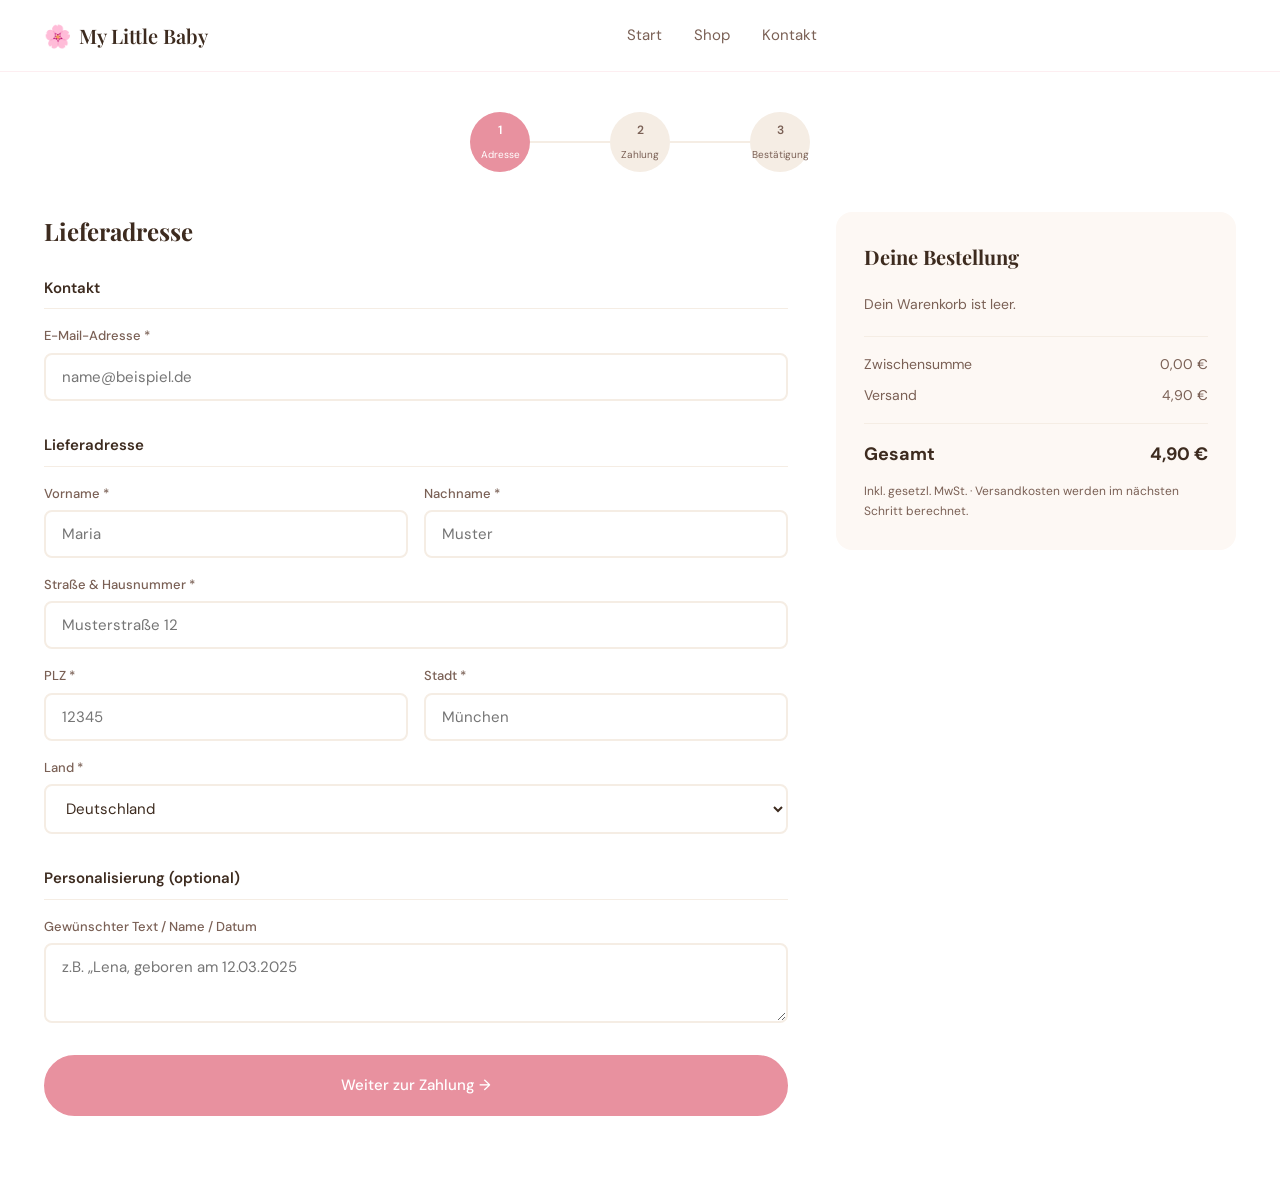
==== checkout.html @ 3c5654cd "feat: launch My Little Baby online shop Complete multi-page baby gift shop with pastel CI (Rosa/Mint" ====
<!DOCTYPE html>
<html lang="de">
<head>
  <meta charset="UTF-8" />
  <meta name="viewport" content="width=device-width, initial-scale=1.0" />
  <title>Kasse – My Little Baby</title>
  <link rel="preconnect" href="https://fonts.googleapis.com" />
  <link rel="preconnect" href="https://fonts.gstatic.com" crossorigin />
  <link href="https://fonts.googleapis.com/css2?family=Playfair+Display:ital,wght@0,400;0,600;1,400&family=DM+Sans:wght@300;400;500&display=swap" rel="stylesheet" />
  <link rel="stylesheet" href="css/style.css" />
</head>
<body>

  <!-- NAV -->
  <header class="site-header" id="site-header">
    <nav class="nav container">
      <a href="index.html" class="nav__logo">
        <span class="logo-icon">🌸</span>
        <span class="logo-text">My Little Baby</span>
      </a>
      <ul class="nav__links">
        <li><a href="index.html" class="nav__link">Start</a></li>
        <li><a href="shop.html" class="nav__link">Shop</a></li>
        <li><a href="index.html#kontakt" class="nav__link">Kontakt</a></li>
      </ul>
      <div class="nav__actions">
        <button class="nav__toggle" id="navToggle" aria-label="Menü"><span></span><span></span><span></span></button>
      </div>
    </nav>
  </header>

  <!-- CHECKOUT PAGE -->
  <div class="checkout-page">
    <div class="container">
      <!-- Progress Steps -->
      <div style="display:flex;align-items:center;gap:0;margin-bottom:40px;justify-content:center;">
        <div class="step active" data-step="1">1<span>Adresse</span></div>
        <div class="step-line"></div>
        <div class="step" data-step="2">2<span>Zahlung</span></div>
        <div class="step-line"></div>
        <div class="step" data-step="3">3<span>Bestätigung</span></div>
      </div>

      <div class="checkout-layout">
        <!-- Form -->
        <div class="checkout-form">
          <!-- Step 1: Address -->
          <div id="step1">
            <h2>Lieferadresse</h2>
            <form id="addressForm">
              <div class="form-section">
                <h3>Kontakt</h3>
                <div class="form-group">
                  <label for="email">E-Mail-Adresse *</label>
                  <input type="email" id="email" name="email" placeholder="name@beispiel.de" required />
                </div>
              </div>
              <div class="form-section">
                <h3>Lieferadresse</h3>
                <div class="form-row">
                  <div class="form-group">
                    <label for="firstName">Vorname *</label>
                    <input type="text" id="firstName" name="firstName" placeholder="Maria" required />
                  </div>
                  <div class="form-group">
                    <label for="lastName">Nachname *</label>
                    <input type="text" id="lastName" name="lastName" placeholder="Muster" required />
                  </div>
                </div>
                <div class="form-group">
                  <label for="street">Straße & Hausnummer *</label>
                  <input type="text" id="street" name="street" placeholder="Musterstraße 12" required />
                </div>
                <div class="form-row">
                  <div class="form-group">
                    <label for="zip">PLZ *</label>
                    <input type="text" id="zip" name="zip" placeholder="12345" required pattern="[0-9]{5}" />
                  </div>
                  <div class="form-group">
                    <label for="city">Stadt *</label>
                    <input type="text" id="city" name="city" placeholder="München" required />
                  </div>
                </div>
                <div class="form-group">
                  <label for="country">Land *</label>
                  <select id="country" name="country" required>
                    <option value="DE">Deutschland</option>
                    <option value="AT">Österreich</option>
                    <option value="CH">Schweiz</option>
                  </select>
                </div>
              </div>
              <div class="form-section">
                <h3>Personalisierung (optional)</h3>
                <div class="form-group">
                  <label for="personalization">Gewünschter Text / Name / Datum</label>
                  <textarea id="personalization" name="personalization" placeholder="z.B. „Lena, geboren am 12.03.2025""></textarea>
                </div>
              </div>
              <button type="submit" class="btn btn--primary" style="width:100%;justify-content:center;padding:16px">Weiter zur Zahlung →</button>
            </form>
          </div>

          <!-- Step 2: Payment -->
          <div id="step2" style="display:none">
            <h2>Zahlungsmethode</h2>
            <form id="paymentForm">
              <div class="form-section">
                <h3>Wähle deine Zahlungsart</h3>
                <div class="payment-methods">
                  <label class="payment-method">
                    <input type="radio" name="payment" value="paypal" checked />
                    <label>🅿️ PayPal</label>
                  </label>
                  <label class="payment-method">
                    <input type="radio" name="payment" value="klarna" />
                    <label>🛍️ Klarna – Jetzt kaufen, später bezahlen</label>
                  </label>
                  <label class="payment-method">
                    <input type="radio" name="payment" value="card" />
                    <label>💳 Kreditkarte (Visa / Mastercard)</label>
                  </label>
                  <label class="payment-method">
                    <input type="radio" name="payment" value="transfer" />
                    <label>🏦 Überweisung</label>
                  </label>
                </div>
              </div>

              <div id="cardFields" style="display:none;" class="form-section">
                <h3>Kartendaten</h3>
                <div class="form-group">
                  <label>Karteninhaber</label>
                  <input type="text" placeholder="Max Mustermann" />
                </div>
                <div class="form-group">
                  <label>Kartennummer</label>
                  <input type="text" placeholder="•••• •••• •••• ••••" maxlength="19" />
                </div>
                <div class="form-row">
                  <div class="form-group">
                    <label>Gültig bis</label>
                    <input type="text" placeholder="MM/JJ" maxlength="5" />
                  </div>
                  <div class="form-group">
                    <label>CVC</label>
                    <input type="text" placeholder="•••" maxlength="4" />
                  </div>
                </div>
              </div>

              <div style="display:flex;gap:12px;margin-top:8px;">
                <button type="button" onclick="goStep(1)" class="btn btn--outline" style="flex:1">← Zurück</button>
                <button type="submit" class="btn btn--primary" style="flex:2;justify-content:center">Bestellung aufgeben →</button>
              </div>
            </form>
          </div>

          <!-- Step 3: Confirmation -->
          <div id="step3" style="display:none;text-align:center;padding:40px 0;">
            <div style="font-size:64px;margin-bottom:16px">🎉</div>
            <h2 style="font-family:var(--font-serif);font-size:32px;margin-bottom:12px">Vielen Dank für deine Bestellung!</h2>
            <p style="color:var(--text-light);margin-bottom:8px">Deine Bestellbestätigung wurde an deine E-Mail-Adresse geschickt.</p>
            <p style="color:var(--text-light);margin-bottom:32px">Wir bearbeiten deine Bestellung liebevoll und versenden in 2–4 Werktagen. 🌸</p>
            <a href="shop.html" class="btn btn--primary">Zurück zum Shop</a>
          </div>
        </div>

        <!-- Order Summary -->
        <aside class="order-summary">
          <h3>Deine Bestellung</h3>
          <div class="order-items" id="orderItems"></div>
          <hr class="order-summary-divider" />
          <div class="order-line"><span>Zwischensumme</span><span id="orderSubtotal">0,00 €</span></div>
          <div class="order-line"><span>Versand</span><span id="orderShipping">Kostenfrei ab 29 €</span></div>
          <hr class="order-summary-divider" />
          <div class="order-total"><span>Gesamt</span><span id="orderTotal">0,00 €</span></div>
          <p style="font-size:12px;color:var(--text-light);margin-top:12px">Inkl. gesetzl. MwSt. · Versandkosten werden im nächsten Schritt berechnet.</p>
        </aside>
      </div>
    </div>
  </div>

  <div class="toast" id="toast"></div>

  <style>
    .step{display:flex;flex-direction:column;align-items:center;gap:4px;font-size:12px;font-weight:600;width:60px;height:60px;border-radius:50%;background:var(--beige);color:var(--text-light);justify-content:center;transition:var(--transition)}
    .step span{font-size:10px;font-weight:400;display:block;width:60px;text-align:center;margin-top:2px}
    .step.active{background:var(--pink-dark);color:var(--white)}
    .step.done{background:var(--mint-dark);color:var(--white)}
    .step-line{flex:1;height:2px;background:var(--beige);max-width:80px}
  </style>

  <script src="js/products.js"></script>
  <script src="js/cart.js"></script>
  <script src="js/main.js"></script>
  <script src="js/checkout.js"></script>
</body>
</html>
---- css/style.css ----
/* ══════════════════════════════════════════════
   My Little Baby – Stylesheet
   CI: Pastell & Verspielt (Rosa, Mintgrün, Hellblau)
   ══════════════════════════════════════════════ */

/* ─── TOKENS ─── */
:root {
  --pink:       #F9C6D0;
  --pink-dark:  #E8919F;
  --mint:       #B8E0D2;
  --mint-dark:  #7DC4AE;
  --blue:       #C5D8F0;
  --blue-dark:  #85AEDD;
  --peach:      #F8D5BE;
  --peach-dark: #E8A87C;
  --cream:      #FDF8F4;
  --beige:      #F5EDE4;
  --brown:      #5C4033;
  --text:       #3D2B1F;
  --text-light: #7A6055;
  --white:      #FFFFFF;
  --shadow-sm:  0 2px 12px rgba(92,64,51,.08);
  --shadow-md:  0 8px 32px rgba(92,64,51,.12);
  --shadow-lg:  0 20px 60px rgba(92,64,51,.16);
  --radius-sm:  8px;
  --radius-md:  16px;
  --radius-lg:  24px;
  --radius-xl:  40px;
  --transition: .3s cubic-bezier(.4,0,.2,1);
  --font-serif: 'Playfair Display', Georgia, serif;
  --font-sans:  'DM Sans', system-ui, sans-serif;
  --max-w:      1240px;
  --header-h:   72px;
}

/* ─── RESET ─── */
*, *::before, *::after { box-sizing: border-box; margin: 0; padding: 0; }
html { scroll-behavior: smooth; }
body {
  font-family: var(--font-sans);
  font-size: 16px;
  line-height: 1.65;
  color: var(--text);
  background: var(--white);
  overflow-x: hidden;
}
img, video { max-width: 100%; height: auto; display: block; }
a { color: inherit; text-decoration: none; }
ul { list-style: none; }
button { cursor: pointer; border: none; background: none; font: inherit; }

/* ─── UTILITIES ─── */
.container { width: 100%; max-width: var(--max-w); margin: 0 auto; padding: 0 24px; }
.section { padding: 80px 0; }
.section--light { background: var(--cream); }

.section__head { text-align: center; margin-bottom: 48px; }
.section__tag {
  display: inline-block;
  font-size: 12px;
  font-weight: 500;
  letter-spacing: .12em;
  text-transform: uppercase;
  color: var(--pink-dark);
  background: var(--pink);
  padding: 4px 14px;
  border-radius: 999px;
  margin-bottom: 12px;
}
.section__title {
  font-family: var(--font-serif);
  font-size: clamp(28px, 4vw, 42px);
  font-weight: 600;
  color: var(--text);
  line-height: 1.2;
  margin-bottom: 12px;
}
.section__title em { font-style: italic; color: var(--pink-dark); }
.section__sub { color: var(--text-light); font-size: 17px; max-width: 480px; margin: 0 auto; }
.section__cta { text-align: center; margin-top: 40px; }

/* ─── BUTTONS ─── */
.btn {
  display: inline-flex;
  align-items: center;
  gap: 8px;
  padding: 14px 28px;
  border-radius: 999px;
  font-size: 15px;
  font-weight: 500;
  font-family: var(--font-sans);
  transition: var(--transition);
  cursor: pointer;
  border: 2px solid transparent;
  white-space: nowrap;
}
.btn--primary {
  background: var(--pink-dark);
  color: var(--white);
  border-color: var(--pink-dark);
}
.btn--primary:hover { background: #d47884; border-color: #d47884; transform: translateY(-2px); box-shadow: var(--shadow-md); }
.btn--ghost {
  background: rgba(255,255,255,.18);
  color: var(--white);
  border-color: rgba(255,255,255,.5);
  backdrop-filter: blur(8px);
}
.btn--ghost:hover { background: rgba(255,255,255,.28); }
.btn--outline {
  background: transparent;
  color: var(--pink-dark);
  border-color: var(--pink-dark);
}
.btn--outline:hover { background: var(--pink); }
.btn--full { width: 100%; justify-content: center; }

/* ─── HEADER / NAV ─── */
.site-header {
  position: fixed;
  top: 0; left: 0; right: 0;
  z-index: 100;
  height: var(--header-h);
  background: rgba(255,255,255,.92);
  backdrop-filter: blur(16px);
  border-bottom: 1px solid rgba(249,198,208,.3);
  transition: box-shadow var(--transition);
}
.site-header.scrolled { box-shadow: var(--shadow-sm); }

.nav {
  height: 100%;
  display: flex;
  align-items: center;
  justify-content: space-between;
  gap: 24px;
}
.nav__logo {
  display: flex;
  align-items: center;
  gap: 8px;
  font-family: var(--font-serif);
  font-size: 20px;
  font-weight: 600;
  color: var(--text);
}
.logo-icon { font-size: 22px; }

.nav__links {
  display: flex;
  align-items: center;
  gap: 32px;
}
.nav__link {
  font-size: 15px;
  font-weight: 400;
  color: var(--text-light);
  transition: color var(--transition);
  position: relative;
}
.nav__link::after {
  content: '';
  position: absolute;
  bottom: -4px; left: 0;
  width: 0; height: 2px;
  background: var(--pink-dark);
  border-radius: 2px;
  transition: width var(--transition);
}
.nav__link:hover, .nav__link.active { color: var(--text); }
.nav__link:hover::after, .nav__link.active::after { width: 100%; }

.nav__actions { display: flex; align-items: center; gap: 16px; }

.btn-cart {
  position: relative;
  width: 42px; height: 42px;
  display: flex; align-items: center; justify-content: center;
  border-radius: 50%;
  background: var(--pink);
  color: var(--text);
  transition: var(--transition);
}
.btn-cart:hover { background: var(--pink-dark); color: var(--white); }
.cart-count {
  position: absolute;
  top: -4px; right: -4px;
  width: 18px; height: 18px;
  font-size: 10px;
  font-weight: 700;
  background: var(--text);
  color: var(--white);
  border-radius: 50%;
  display: flex; align-items: center; justify-content: center;
  opacity: 0;
  transform: scale(0);
  transition: var(--transition);
}
.cart-count.visible { opacity: 1; transform: scale(1); }

.nav__toggle {
  display: none;
  flex-direction: column;
  gap: 5px;
  width: 28px;
}
.nav__toggle span {
  display: block;
  height: 2px;
  background: var(--text);
  border-radius: 2px;
  transition: var(--transition);
}

/* ─── HERO ─── */
.hero {
  position: relative;
  min-height: 100svh;
  display: flex;
  align-items: center;
  padding-top: var(--header-h);
  overflow: hidden;
}
.hero__media {
  position: absolute;
  inset: 0;
}
.hero__video {
  width: 100%; height: 100%;
  object-fit: cover;
  object-position: center;
}
.hero__overlay {
  position: absolute;
  inset: 0;
  background: linear-gradient(135deg,
    rgba(61,43,31,.55) 0%,
    rgba(61,43,31,.25) 50%,
    rgba(232,145,159,.2) 100%);
}
.hero__content {
  position: relative;
  z-index: 2;
  max-width: 640px;
  color: var(--white);
  padding: 60px 0;
}
.hero__tag {
  display: inline-block;
  background: rgba(255,255,255,.18);
  backdrop-filter: blur(12px);
  border: 1px solid rgba(255,255,255,.3);
  border-radius: 999px;
  padding: 6px 18px;
  font-size: 13px;
  font-weight: 500;
  letter-spacing: .06em;
  margin-bottom: 20px;
}
.hero__title {
  font-family: var(--font-serif);
  font-size: clamp(40px, 6vw, 72px);
  font-weight: 600;
  line-height: 1.1;
  margin-bottom: 20px;
}
.hero__title em { font-style: italic; color: var(--pink); }
.hero__sub {
  font-size: 18px;
  line-height: 1.6;
  color: rgba(255,255,255,.85);
  margin-bottom: 36px;
  max-width: 480px;
}
.hero__cta { display: flex; gap: 14px; flex-wrap: wrap; }

.hero__scroll {
  position: absolute;
  bottom: 32px; right: 40px;
  z-index: 2;
  display: flex;
  flex-direction: column;
  align-items: center;
  gap: 10px;
  color: rgba(255,255,255,.6);
  font-size: 11px;
  letter-spacing: .1em;
  text-transform: uppercase;
  writing-mode: vertical-rl;
}
.hero__scroll-line {
  width: 1px;
  height: 48px;
  background: linear-gradient(to bottom, rgba(255,255,255,.5), transparent);
}

/* ─── TRUST BAR ─── */
.trust-bar {
  background: var(--white);
  border-bottom: 1px solid var(--beige);
}
.trust-bar__inner {
  display: flex;
  align-items: center;
  justify-content: center;
  gap: 40px;
  padding: 20px 24px;
  flex-wrap: wrap;
}
.trust-item {
  display: flex;
  align-items: center;
  gap: 10px;
  font-size: 14px;
  font-weight: 500;
  color: var(--text-light);
}
.trust-item svg { color: var(--pink-dark); flex-shrink: 0; }

/* ─── PRODUCT GRID ─── */
.product-grid {
  display: grid;
  grid-template-columns: repeat(auto-fill, minmax(260px, 1fr));
  gap: 28px;
}

.product-card {
  background: var(--white);
  border-radius: var(--radius-md);
  overflow: hidden;
  box-shadow: var(--shadow-sm);
  transition: var(--transition);
  display: flex;
  flex-direction: column;
  cursor: pointer;
}
.product-card:hover { transform: translateY(-6px); box-shadow: var(--shadow-md); }

.product-card__img {
  position: relative;
  aspect-ratio: 1;
  overflow: hidden;
  background: var(--beige);
}
.product-card__img img {
  width: 100%; height: 100%;
  object-fit: cover;
  transition: transform .5s ease;
}
.product-card:hover .product-card__img img { transform: scale(1.06); }

.product-card__badge {
  position: absolute;
  top: 12px; left: 12px;
  background: var(--pink-dark);
  color: var(--white);
  font-size: 11px;
  font-weight: 600;
  padding: 3px 10px;
  border-radius: 999px;
}
.product-card__wish {
  position: absolute;
  top: 10px; right: 10px;
  width: 34px; height: 34px;
  background: white;
  border-radius: 50%;
  display: flex; align-items: center; justify-content: center;
  font-size: 16px;
  box-shadow: var(--shadow-sm);
  transition: var(--transition);
  opacity: 0;
}
.product-card:hover .product-card__wish { opacity: 1; }
.product-card__wish.active { opacity: 1; }

.product-card__body {
  padding: 18px 20px;
  flex: 1;
  display: flex;
  flex-direction: column;
}
.product-card__cat {
  font-size: 11px;
  font-weight: 500;
  text-transform: uppercase;
  letter-spacing: .1em;
  color: var(--pink-dark);
  margin-bottom: 4px;
}
.product-card__name {
  font-family: var(--font-serif);
  font-size: 17px;
  font-weight: 600;
  color: var(--text);
  margin-bottom: 6px;
  line-height: 1.3;
}
.product-card__stars { font-size: 12px; color: #f59e0b; margin-bottom: 4px; }
.product-card__stars span { color: var(--text-light); font-size: 11px; margin-left: 4px; }
.product-card__foot {
  display: flex;
  align-items: center;
  justify-content: space-between;
  margin-top: auto;
  padding-top: 12px;
  border-top: 1px solid var(--beige);
}
.product-card__price {
  font-family: var(--font-serif);
  font-size: 19px;
  font-weight: 600;
  color: var(--text);
}
.product-card__price .old { font-size: 13px; color: var(--text-light); text-decoration: line-through; margin-right: 6px; font-weight: 400; font-family: var(--font-sans); }

.btn-add {
  width: 36px; height: 36px;
  border-radius: 50%;
  background: var(--pink);
  color: var(--text);
  display: flex; align-items: center; justify-content: center;
  font-size: 20px;
  transition: var(--transition);
  line-height: 1;
}
.btn-add:hover { background: var(--pink-dark); color: var(--white); }

/* ─── BRAND STORY ─── */
.brand-story { padding: 80px 0; background: var(--beige); }
.brand-story__inner {
  display: grid;
  grid-template-columns: 1fr 1fr;
  gap: 64px;
  align-items: center;
}
.brand-story__image {
  position: relative;
  border-radius: var(--radius-lg);
  overflow: visible;
}
.brand-story__image img {
  width: 100%;
  border-radius: var(--radius-lg);
  box-shadow: var(--shadow-lg);
}
.brand-story__badge {
  position: absolute;
  bottom: -20px; right: -20px;
  background: var(--pink-dark);
  color: var(--white);
  border-radius: var(--radius-md);
  padding: 16px 24px;
  text-align: center;
  box-shadow: var(--shadow-md);
}
.badge-num {
  display: block;
  font-family: var(--font-serif);
  font-size: 32px;
  font-weight: 600;
  line-height: 1;
}
.badge-label { font-size: 12px; opacity: .85; }
.brand-story__text { display: flex; flex-direction: column; gap: 16px; }
.brand-story__text .section__title { text-align: left; }
.brand-story__text .section__tag { align-self: flex-start; }
.brand-story__text p { color: var(--text-light); }

/* ─── CATEGORIES ─── */
.category-grid {
  display: grid;
  grid-template-columns: repeat(4, 1fr);
  gap: 20px;
}
.category-card {
  border-radius: var(--radius-md);
  overflow: hidden;
  position: relative;
  display: flex;
  flex-direction: column;
  transition: var(--transition);
  box-shadow: var(--shadow-sm);
  text-decoration: none;
}
.category-card:hover { transform: translateY(-4px); box-shadow: var(--shadow-md); }
.category-card__img { aspect-ratio: 3/4; overflow: hidden; }
.category-card__img img { width: 100%; height: 100%; object-fit: cover; transition: transform .5s ease; }
.category-card:hover .category-card__img img { transform: scale(1.06); }
.category-card__body {
  padding: 16px;
  color: var(--text);
}
.category-card__body h3 { font-family: var(--font-serif); font-size: 18px; margin-bottom: 4px; }
.category-card__body span { font-size: 13px; color: var(--text-light); }
.category-card--pink { background: var(--pink); }
.category-card--mint { background: var(--mint); }
.category-card--blue { background: var(--blue); }
.category-card--peach { background: var(--peach); }

/* ─── TESTIMONIALS ─── */
.testimonial-grid {
  display: grid;
  grid-template-columns: repeat(3, 1fr);
  gap: 24px;
}
.testimonial {
  background: var(--cream);
  border-radius: var(--radius-md);
  padding: 28px;
  border: 1px solid var(--beige);
}
.testimonial__stars { font-size: 16px; margin-bottom: 12px; }
.testimonial p { color: var(--text-light); font-size: 15px; line-height: 1.6; margin-bottom: 16px; font-style: italic; }
.testimonial__author { font-size: 13px; font-weight: 500; color: var(--text); }

/* ─── NEWSLETTER ─── */
.newsletter {
  background: linear-gradient(135deg, var(--pink) 0%, var(--mint) 100%);
  padding: 80px 0;
}
.newsletter__inner {
  text-align: center;
  max-width: 540px;
  margin: 0 auto;
}
.newsletter__icon { font-size: 40px; margin-bottom: 16px; }
.newsletter h2 {
  font-family: var(--font-serif);
  font-size: 32px;
  font-weight: 600;
  color: var(--text);
  margin-bottom: 10px;
}
.newsletter p { color: var(--text-light); margin-bottom: 28px; }
.newsletter__form {
  display: flex;
  gap: 12px;
  background: var(--white);
  border-radius: 999px;
  padding: 6px 6px 6px 20px;
  box-shadow: var(--shadow-md);
}
.newsletter__form input {
  flex: 1;
  border: none;
  outline: none;
  font-family: var(--font-sans);
  font-size: 15px;
  background: transparent;
  color: var(--text);
  min-width: 0;
}
.newsletter__hint { font-size: 12px; color: var(--text-light); margin-top: 14px; margin-bottom: 0; }

/* ─── FOOTER ─── */
.footer { background: var(--text); color: var(--white); padding: 64px 0 0; }
.footer__inner {
  display: grid;
  grid-template-columns: 2fr 1fr 1fr 1fr;
  gap: 48px;
  padding-bottom: 48px;
  border-bottom: 1px solid rgba(255,255,255,.1);
}
.footer__brand .logo-text { font-family: var(--font-serif); font-size: 20px; }
.footer__brand p { color: rgba(255,255,255,.6); font-size: 14px; margin-top: 12px; line-height: 1.6; }
.footer__social {
  display: flex;
  gap: 12px;
  margin-top: 20px;
}
.footer__social a {
  width: 38px; height: 38px;
  border-radius: 50%;
  background: rgba(255,255,255,.1);
  display: flex; align-items: center; justify-content: center;
  color: rgba(255,255,255,.7);
  transition: var(--transition);
}
.footer__social a:hover { background: var(--pink-dark); color: var(--white); }
.footer__links h4 {
  font-size: 13px;
  font-weight: 600;
  letter-spacing: .08em;
  text-transform: uppercase;
  color: rgba(255,255,255,.5);
  margin-bottom: 16px;
}
.footer__links li { margin-bottom: 10px; }
.footer__links a {
  font-size: 14px;
  color: rgba(255,255,255,.7);
  transition: color var(--transition);
}
.footer__links a:hover { color: var(--white); }
.footer__bottom {
  padding: 20px 0;
}
.footer__bottom .container {
  display: flex;
  align-items: center;
  justify-content: space-between;
  flex-wrap: wrap;
  gap: 12px;
}
.footer__bottom p { font-size: 13px; color: rgba(255,255,255,.4); }
.footer__pay {
  display: flex;
  align-items: center;
  gap: 12px;
}
.footer__pay img { height: 24px; width: auto; filter: brightness(0) invert(1) opacity(.5); }

/* ─── CART DRAWER ─── */
.cart-overlay {
  position: fixed;
  inset: 0;
  background: rgba(61,43,31,.4);
  z-index: 199;
  opacity: 0;
  pointer-events: none;
  transition: opacity var(--transition);
  backdrop-filter: blur(4px);
}
.cart-overlay.open { opacity: 1; pointer-events: all; }

.cart-drawer {
  position: fixed;
  top: 0; right: 0;
  width: 400px;
  max-width: 95vw;
  height: 100%;
  background: var(--white);
  z-index: 200;
  display: flex;
  flex-direction: column;
  transform: translateX(100%);
  transition: transform var(--transition);
  box-shadow: var(--shadow-lg);
}
.cart-drawer.open { transform: translateX(0); }

.cart-drawer__head {
  display: flex;
  align-items: center;
  justify-content: space-between;
  padding: 20px 24px;
  border-bottom: 1px solid var(--beige);
}
.cart-drawer__head h3 { font-family: var(--font-serif); font-size: 20px; }
.cart-drawer__close {
  font-size: 18px;
  color: var(--text-light);
  width: 32px; height: 32px;
  border-radius: 50%;
  display: flex; align-items: center; justify-content: center;
  transition: var(--transition);
}
.cart-drawer__close:hover { background: var(--beige); }

.cart-drawer__items {
  flex: 1;
  overflow-y: auto;
  padding: 20px 24px;
  display: flex;
  flex-direction: column;
  gap: 16px;
}
.cart-empty {
  text-align: center;
  padding: 48px 0;
  color: var(--text-light);
}
.cart-empty-icon { font-size: 48px; margin-bottom: 12px; }

.cart-item {
  display: flex;
  gap: 14px;
  align-items: flex-start;
}
.cart-item__img {
  width: 72px; height: 72px;
  border-radius: var(--radius-sm);
  overflow: hidden;
  flex-shrink: 0;
  background: var(--beige);
}
.cart-item__img img { width: 100%; height: 100%; object-fit: cover; }
.cart-item__info { flex: 1; min-width: 0; }
.cart-item__name { font-size: 14px; font-weight: 500; color: var(--text); margin-bottom: 4px; }
.cart-item__price { font-family: var(--font-serif); font-weight: 600; color: var(--pink-dark); }
.cart-item__qty {
  display: flex;
  align-items: center;
  gap: 8px;
  margin-top: 8px;
}
.cart-item__qty button {
  width: 26px; height: 26px;
  border-radius: 50%;
  background: var(--beige);
  font-size: 16px;
  display: flex; align-items: center; justify-content: center;
  transition: var(--transition);
}
.cart-item__qty button:hover { background: var(--pink); }
.cart-item__qty span { font-size: 14px; font-weight: 600; min-width: 20px; text-align: center; }
.cart-item__remove { font-size: 16px; color: var(--text-light); transition: var(--transition); }
.cart-item__remove:hover { color: var(--pink-dark); }

.cart-drawer__foot { padding: 20px 24px; border-top: 1px solid var(--beige); display: flex; flex-direction: column; gap: 12px; }
.cart-total { display: flex; justify-content: space-between; align-items: center; font-size: 17px; font-weight: 600; }
.cart-shipping { font-size: 12px; color: var(--text-light); text-align: center; }

/* ─── TOAST ─── */
.toast {
  position: fixed;
  bottom: 24px; left: 50%;
  transform: translateX(-50%) translateY(80px);
  background: var(--text);
  color: var(--white);
  padding: 12px 24px;
  border-radius: 999px;
  font-size: 14px;
  font-weight: 500;
  z-index: 300;
  opacity: 0;
  transition: all .35s cubic-bezier(.4,0,.2,1);
  white-space: nowrap;
  pointer-events: none;
}
.toast.show { opacity: 1; transform: translateX(-50%) translateY(0); }

/* ─── SHOP PAGE ─── */
.shop-hero {
  padding: calc(var(--header-h) + 40px) 0 40px;
  background: var(--cream);
  text-align: center;
}
.shop-hero h1 { font-family: var(--font-serif); font-size: clamp(32px, 5vw, 52px); font-weight: 600; margin-bottom: 10px; }
.shop-hero p { color: var(--text-light); font-size: 17px; }

.shop-layout {
  display: grid;
  grid-template-columns: 240px 1fr;
  gap: 40px;
  padding: 48px 0 80px;
}

.filter-sidebar {}
.filter-sidebar h3 { font-family: var(--font-serif); font-size: 18px; margin-bottom: 20px; }
.filter-group { margin-bottom: 28px; }
.filter-group h4 { font-size: 13px; font-weight: 600; text-transform: uppercase; letter-spacing: .08em; color: var(--text-light); margin-bottom: 12px; }
.filter-option {
  display: flex;
  align-items: center;
  gap: 10px;
  font-size: 14px;
  color: var(--text);
  cursor: pointer;
  padding: 4px 0;
  transition: color var(--transition);
}
.filter-option:hover { color: var(--pink-dark); }
.filter-option input[type="checkbox"] { accent-color: var(--pink-dark); width: 16px; height: 16px; }

.shop-main {}
.shop-toolbar {
  display: flex;
  align-items: center;
  justify-content: space-between;
  margin-bottom: 28px;
  flex-wrap: wrap;
  gap: 12px;
}
.shop-count { color: var(--text-light); font-size: 14px; }
.shop-sort {
  padding: 10px 16px;
  border: 1px solid var(--beige);
  border-radius: var(--radius-sm);
  font-family: var(--font-sans);
  font-size: 14px;
  color: var(--text);
  background: var(--white);
  cursor: pointer;
  outline: none;
}
.shop-sort:focus { border-color: var(--pink-dark); }

/* ─── PRODUCT DETAIL ─── */
.product-detail {
  padding: calc(var(--header-h) + 40px) 0 80px;
}
.product-detail__inner {
  display: grid;
  grid-template-columns: 1fr 1fr;
  gap: 60px;
  align-items: start;
}
.product-gallery { display: flex; flex-direction: column; gap: 12px; }
.product-gallery__main {
  aspect-ratio: 1;
  border-radius: var(--radius-lg);
  overflow: hidden;
  background: var(--beige);
}
.product-gallery__main img { width: 100%; height: 100%; object-fit: cover; }
.product-gallery__thumbs { display: flex; gap: 10px; }
.product-gallery__thumb {
  width: 72px; height: 72px;
  border-radius: var(--radius-sm);
  overflow: hidden;
  cursor: pointer;
  border: 2px solid transparent;
  transition: var(--transition);
  background: var(--beige);
}
.product-gallery__thumb.active { border-color: var(--pink-dark); }
.product-gallery__thumb img { width: 100%; height: 100%; object-fit: cover; }

.product-info { position: sticky; top: calc(var(--header-h) + 24px); }
.product-info__cat { font-size: 12px; text-transform: uppercase; letter-spacing: .1em; color: var(--pink-dark); font-weight: 500; margin-bottom: 8px; }
.product-info__name { font-family: var(--font-serif); font-size: clamp(26px, 3vw, 36px); font-weight: 600; margin-bottom: 12px; line-height: 1.2; }
.product-info__stars { display: flex; align-items: center; gap: 8px; font-size: 13px; color: var(--text-light); margin-bottom: 16px; }
.product-info__stars .stars { color: #f59e0b; font-size: 16px; }
.product-info__price { font-family: var(--font-serif); font-size: 32px; font-weight: 600; color: var(--text); margin-bottom: 8px; }
.product-info__desc { color: var(--text-light); font-size: 15px; line-height: 1.7; margin-bottom: 24px; }

.product-options { margin-bottom: 24px; }
.product-options label { display: block; font-size: 13px; font-weight: 600; text-transform: uppercase; letter-spacing: .08em; color: var(--text-light); margin-bottom: 10px; }
.option-chips { display: flex; gap: 8px; flex-wrap: wrap; }
.option-chip {
  padding: 8px 16px;
  border: 2px solid var(--beige);
  border-radius: 999px;
  font-size: 13px;
  cursor: pointer;
  transition: var(--transition);
}
.option-chip:hover, .option-chip.active { border-color: var(--pink-dark); color: var(--pink-dark); background: var(--pink); }

.product-qty { display: flex; align-items: center; gap: 12px; margin-bottom: 24px; }
.product-qty label { font-size: 13px; font-weight: 600; text-transform: uppercase; letter-spacing: .08em; color: var(--text-light); }
.qty-control { display: flex; align-items: center; gap: 12px; border: 1px solid var(--beige); border-radius: 999px; padding: 6px 12px; }
.qty-control button { width: 28px; height: 28px; border-radius: 50%; background: var(--beige); font-size: 18px; display: flex; align-items: center; justify-content: center; transition: var(--transition); }
.qty-control button:hover { background: var(--pink); }
.qty-control span { font-size: 15px; font-weight: 600; min-width: 28px; text-align: center; }

.product-actions { display: flex; gap: 12px; flex-wrap: wrap; }
.product-actions .btn { flex: 1; justify-content: center; min-width: 140px; }

.product-perks { display: flex; flex-direction: column; gap: 10px; margin-top: 24px; padding-top: 24px; border-top: 1px solid var(--beige); }
.product-perk { display: flex; align-items: center; gap: 10px; font-size: 13px; color: var(--text-light); }
.product-perk svg { color: var(--mint-dark); flex-shrink: 0; }

/* ─── CHECKOUT ─── */
.checkout-page {
  padding: calc(var(--header-h) + 40px) 0 80px;
}
.checkout-layout {
  display: grid;
  grid-template-columns: 1fr 400px;
  gap: 48px;
  align-items: start;
}
.checkout-form h2 { font-family: var(--font-serif); font-size: 24px; margin-bottom: 24px; }
.form-section { margin-bottom: 32px; }
.form-section h3 { font-size: 15px; font-weight: 600; color: var(--text); margin-bottom: 16px; padding-bottom: 8px; border-bottom: 1px solid var(--beige); }
.form-row { display: grid; grid-template-columns: 1fr 1fr; gap: 16px; }
.form-group { margin-bottom: 16px; display: flex; flex-direction: column; gap: 6px; }
.form-group label { font-size: 13px; font-weight: 500; color: var(--text-light); }
.form-group input, .form-group select, .form-group textarea {
  padding: 12px 16px;
  border: 2px solid var(--beige);
  border-radius: var(--radius-sm);
  font-family: var(--font-sans);
  font-size: 15px;
  color: var(--text);
  background: var(--white);
  outline: none;
  transition: border-color var(--transition);
  width: 100%;
}
.form-group input:focus, .form-group select:focus, .form-group textarea:focus { border-color: var(--pink-dark); }
.form-group textarea { resize: vertical; min-height: 80px; }
.payment-methods { display: flex; flex-direction: column; gap: 12px; }
.payment-method {
  display: flex;
  align-items: center;
  gap: 14px;
  padding: 16px;
  border: 2px solid var(--beige);
  border-radius: var(--radius-sm);
  cursor: pointer;
  transition: var(--transition);
}
.payment-method:has(input:checked) { border-color: var(--pink-dark); background: var(--pink); }
.payment-method input { accent-color: var(--pink-dark); width: 18px; height: 18px; }
.payment-method label { font-size: 14px; font-weight: 500; cursor: pointer; }

.order-summary {
  background: var(--cream);
  border-radius: var(--radius-md);
  padding: 28px;
  position: sticky;
  top: calc(var(--header-h) + 24px);
}
.order-summary h3 { font-family: var(--font-serif); font-size: 20px; margin-bottom: 20px; }
.order-items { display: flex; flex-direction: column; gap: 14px; margin-bottom: 20px; }
.order-item { display: flex; gap: 12px; align-items: center; }
.order-item__img { width: 52px; height: 52px; border-radius: var(--radius-sm); overflow: hidden; background: var(--beige); flex-shrink: 0; }
.order-item__img img { width: 100%; height: 100%; object-fit: cover; }
.order-item__info { flex: 1; font-size: 13px; }
.order-item__name { font-weight: 500; color: var(--text); }
.order-item__qty { color: var(--text-light); }
.order-item__price { font-weight: 600; font-size: 14px; }
.order-summary-divider { border: none; border-top: 1px solid var(--beige); margin: 16px 0; }
.order-line { display: flex; justify-content: space-between; font-size: 14px; color: var(--text-light); margin-bottom: 8px; }
.order-total { display: flex; justify-content: space-between; font-size: 18px; font-weight: 700; color: var(--text); margin-top: 12px; }

/* ─── MOBILE RESPONSIVE ─── */
@media (max-width: 1024px) {
  .footer__inner { grid-template-columns: 1fr 1fr; }
  .category-grid { grid-template-columns: repeat(2, 1fr); }
  .shop-layout { grid-template-columns: 1fr; }
  .filter-sidebar { display: none; }
  .checkout-layout { grid-template-columns: 1fr; }
  .order-summary { position: static; }
}

@media (max-width: 768px) {
  .nav__links { display: none; }
  .nav__toggle { display: flex; }
  .nav__links.open {
    display: flex;
    flex-direction: column;
    position: fixed;
    top: var(--header-h);
    left: 0; right: 0;
    background: var(--white);
    padding: 24px;
    gap: 4px;
    box-shadow: var(--shadow-md);
    z-index: 99;
  }
  .nav__link { padding: 10px 0; font-size: 17px; }
  .brand-story__inner { grid-template-columns: 1fr; }
  .brand-story__badge { right: 12px; }
  .testimonial-grid { grid-template-columns: 1fr; }
  .hero__scroll { display: none; }
  .trust-bar__inner { gap: 20px; }
  .product-detail__inner { grid-template-columns: 1fr; }
  .product-info { position: static; }
  .form-row { grid-template-columns: 1fr; }
  .footer__inner { grid-template-columns: 1fr; gap: 32px; }
  .footer__bottom .container { flex-direction: column; }
}

@media (max-width: 480px) {
  .hero__cta { flex-direction: column; }
  .hero__cta .btn { width: 100%; justify-content: center; }
  .category-grid { grid-template-columns: repeat(2, 1fr); gap: 12px; }
  .newsletter__form { flex-direction: column; border-radius: var(--radius-md); padding: 16px; }
  .newsletter__form input { padding: 8px 0; }
  .newsletter__form .btn { border-radius: 999px; }
}

/* ─── ANIMATIONS ─── */
@keyframes fadeUp {
  from { opacity: 0; transform: translateY(24px); }
  to   { opacity: 1; transform: translateY(0); }
}
.animate-up {
  opacity: 0;
  animation: fadeUp .6s ease forwards;
}
.animate-up.visible { animation-play-state: running; }
[data-delay="1"] { animation-delay: .1s; }
[data-delay="2"] { animation-delay: .2s; }
[data-delay="3"] { animation-delay: .3s; }
[data-delay="4"] { animation-delay: .4s; }
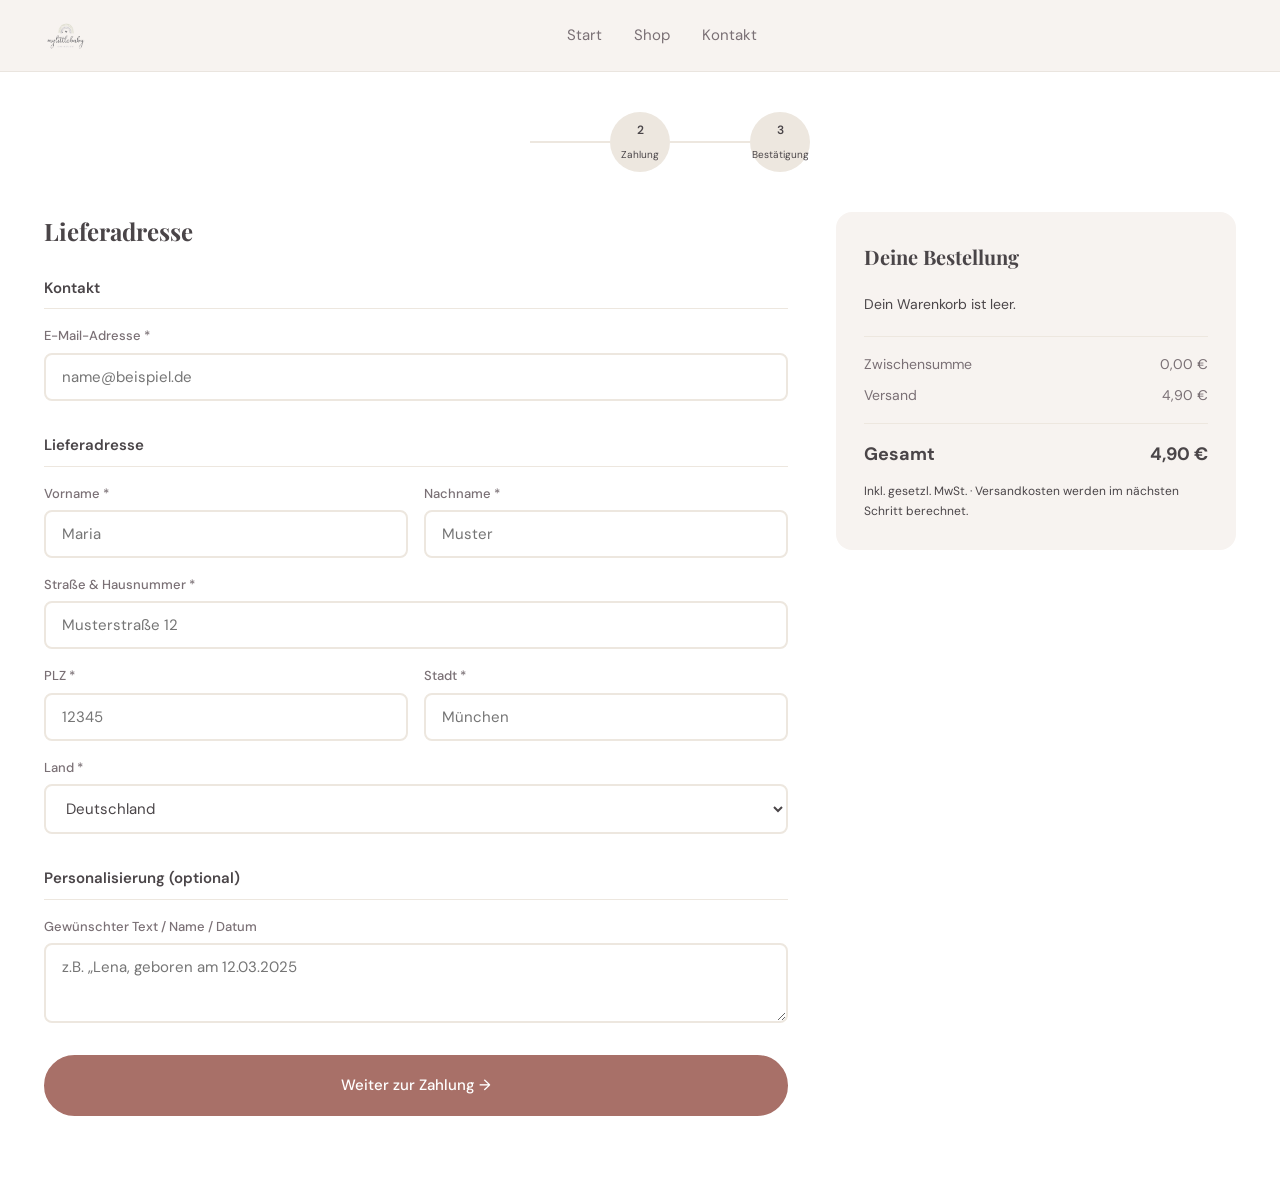
==== commit 7b6016a6: "feat: update shop with real CI, products and local assets - Replace fictional products with real Ets" ====
--- a/checkout.html
+++ b/checkout.html
@@ -15,8 +15,7 @@
   <header class="site-header" id="site-header">
     <nav class="nav container">
       <a href="index.html" class="nav__logo">
-        <span class="logo-icon">🌸</span>
-        <span class="logo-text">My Little Baby</span>
+        <img src="images/MLB_CI-01.png" alt="My Little Baby" />
       </a>
       <ul class="nav__links">
         <li><a href="index.html" class="nav__link">Start</a></li>
--- a/css/style.css
+++ b/css/style.css
@@ -1,36 +1,36 @@
 /* ══════════════════════════════════════════════
    My Little Baby – Stylesheet
-   CI: Pastell & Verspielt (Rosa, Mintgrün, Hellblau)
+   CI: Warm Scandi-Neutral (Dusty Rose, Beige, Warm-Grau)
    ══════════════════════════════════════════════ */
 
 /* ─── TOKENS ─── */
 :root {
-  --pink:       #F9C6D0;
-  --pink-dark:  #E8919F;
-  --mint:       #B8E0D2;
-  --mint-dark:  #7DC4AE;
-  --blue:       #C5D8F0;
-  --blue-dark:  #85AEDD;
-  --peach:      #F8D5BE;
-  --peach-dark: #E8A87C;
-  --cream:      #FDF8F4;
-  --beige:      #F5EDE4;
-  --brown:      #5C4033;
-  --text:       #3D2B1F;
-  --text-light: #7A6055;
-  --white:      #FFFFFF;
-  --shadow-sm:  0 2px 12px rgba(92,64,51,.08);
-  --shadow-md:  0 8px 32px rgba(92,64,51,.12);
-  --shadow-lg:  0 20px 60px rgba(92,64,51,.16);
-  --radius-sm:  8px;
-  --radius-md:  16px;
-  --radius-lg:  24px;
-  --radius-xl:  40px;
-  --transition: .3s cubic-bezier(.4,0,.2,1);
-  --font-serif: 'Playfair Display', Georgia, serif;
-  --font-sans:  'DM Sans', system-ui, sans-serif;
-  --max-w:      1240px;
-  --header-h:   72px;
+  --rose:        #c4908a;
+  --rose-dark:   #a87068;
+  --rose-light:  #eeddd9;
+  --mauve:       #d4b5b0;
+  --taupe:       #b5a99a;
+  --taupe-light: #d6cec6;
+  --lavender:    #9e9bc4;
+  --sage:        #a8b5a0;
+  --cream:       #f7f3f0;
+  --beige:       #ede7df;
+  --elephant:    #e3ddd6;
+  --white:       #ffffff;
+  --gray-dark:   #4a4548;
+  --gray-mid:    #7a7075;
+  --gray-light:  #a89fa5;
+  --shadow-sm:   0 2px 12px rgba(74,69,72,.07);
+  --shadow-md:   0 8px 32px rgba(74,69,72,.11);
+  --shadow-lg:   0 20px 60px rgba(74,69,72,.16);
+  --radius-sm:   8px;
+  --radius-md:   16px;
+  --radius-lg:   24px;
+  --transition:  .3s cubic-bezier(.4,0,.2,1);
+  --font-serif:  'Playfair Display', Georgia, serif;
+  --font-sans:   'DM Sans', system-ui, sans-serif;
+  --max-w:       1240px;
+  --header-h:    72px;
 }
 
 /* ─── RESET ─── */
@@ -40,7 +40,7 @@
   font-family: var(--font-sans);
   font-size: 16px;
   line-height: 1.65;
-  color: var(--text);
+  color: var(--gray-dark);
   background: var(--white);
   overflow-x: hidden;
 }
@@ -53,872 +53,462 @@
 .container { width: 100%; max-width: var(--max-w); margin: 0 auto; padding: 0 24px; }
 .section { padding: 80px 0; }
 .section--light { background: var(--cream); }
+.section--beige { background: var(--beige); }
+.section--elephant { background: var(--elephant); }
 
 .section__head { text-align: center; margin-bottom: 48px; }
 .section__tag {
   display: inline-block;
-  font-size: 12px;
+  font-size: 11px;
   font-weight: 500;
-  letter-spacing: .12em;
+  letter-spacing: .14em;
   text-transform: uppercase;
-  color: var(--pink-dark);
-  background: var(--pink);
+  color: var(--rose-dark);
+  background: var(--rose-light);
   padding: 4px 14px;
   border-radius: 999px;
   margin-bottom: 12px;
 }
 .section__title {
   font-family: var(--font-serif);
-  font-size: clamp(28px, 4vw, 42px);
+  font-size: clamp(26px, 4vw, 40px);
   font-weight: 600;
-  color: var(--text);
+  color: var(--gray-dark);
   line-height: 1.2;
   margin-bottom: 12px;
 }
-.section__title em { font-style: italic; color: var(--pink-dark); }
-.section__sub { color: var(--text-light); font-size: 17px; max-width: 480px; margin: 0 auto; }
+.section__title em { font-style: italic; color: var(--rose-dark); }
+.section__sub { color: var(--gray-mid); font-size: 17px; max-width: 480px; margin: 0 auto; }
 .section__cta { text-align: center; margin-top: 40px; }
 
 /* ─── BUTTONS ─── */
 .btn {
-  display: inline-flex;
-  align-items: center;
-  gap: 8px;
-  padding: 14px 28px;
+  display: inline-flex; align-items: center; gap: 8px;
+  padding: 13px 28px;
   border-radius: 999px;
-  font-size: 15px;
-  font-weight: 500;
-  font-family: var(--font-sans);
+  font-size: 15px; font-weight: 500; font-family: var(--font-sans);
   transition: var(--transition);
-  cursor: pointer;
-  border: 2px solid transparent;
+  cursor: pointer; border: 2px solid transparent;
   white-space: nowrap;
 }
-.btn--primary {
-  background: var(--pink-dark);
-  color: var(--white);
-  border-color: var(--pink-dark);
-}
-.btn--primary:hover { background: #d47884; border-color: #d47884; transform: translateY(-2px); box-shadow: var(--shadow-md); }
+.btn--primary { background: var(--rose-dark); color: var(--white); border-color: var(--rose-dark); }
+.btn--primary:hover { background: #96605a; border-color: #96605a; transform: translateY(-2px); box-shadow: var(--shadow-md); }
 .btn--ghost {
-  background: rgba(255,255,255,.18);
-  color: var(--white);
-  border-color: rgba(255,255,255,.5);
-  backdrop-filter: blur(8px);
-}
-.btn--ghost:hover { background: rgba(255,255,255,.28); }
-.btn--outline {
-  background: transparent;
-  color: var(--pink-dark);
-  border-color: var(--pink-dark);
-}
-.btn--outline:hover { background: var(--pink); }
+  background: rgba(255,255,255,.16); color: var(--white);
+  border-color: rgba(255,255,255,.45); backdrop-filter: blur(8px);
+}
+.btn--ghost:hover { background: rgba(255,255,255,.26); }
+.btn--outline { background: transparent; color: var(--rose-dark); border-color: var(--rose-dark); }
+.btn--outline:hover { background: var(--rose-light); }
 .btn--full { width: 100%; justify-content: center; }
 
 /* ─── HEADER / NAV ─── */
 .site-header {
-  position: fixed;
-  top: 0; left: 0; right: 0;
-  z-index: 100;
-  height: var(--header-h);
-  background: rgba(255,255,255,.92);
+  position: fixed; top: 0; left: 0; right: 0;
+  z-index: 100; height: var(--header-h);
+  background: rgba(247,243,240,.94);
   backdrop-filter: blur(16px);
-  border-bottom: 1px solid rgba(249,198,208,.3);
+  border-bottom: 1px solid rgba(181,169,154,.2);
   transition: box-shadow var(--transition);
 }
 .site-header.scrolled { box-shadow: var(--shadow-sm); }
 
 .nav {
-  height: 100%;
-  display: flex;
-  align-items: center;
-  justify-content: space-between;
-  gap: 24px;
+  height: 100%; display: flex; align-items: center;
+  justify-content: space-between; gap: 24px;
 }
 .nav__logo {
-  display: flex;
-  align-items: center;
-  gap: 8px;
-  font-family: var(--font-serif);
-  font-size: 20px;
-  font-weight: 600;
-  color: var(--text);
-}
-.logo-icon { font-size: 22px; }
-
-.nav__links {
-  display: flex;
-  align-items: center;
-  gap: 32px;
-}
+  display: flex; align-items: center; gap: 10px;
+  font-family: var(--font-serif); font-size: 19px; font-weight: 600; color: var(--gray-dark);
+}
+.nav__logo img { height: 44px; width: auto; }
+.nav__logo-text { line-height: 1.1; }
+.nav__logo-text small { display: block; font-family: var(--font-sans); font-size: 10px; letter-spacing: .12em; text-transform: uppercase; color: var(--gray-light); font-weight: 400; }
+
+.nav__links { display: flex; align-items: center; gap: 32px; }
 .nav__link {
-  font-size: 15px;
-  font-weight: 400;
-  color: var(--text-light);
-  transition: color var(--transition);
-  position: relative;
+  font-size: 15px; font-weight: 400; color: var(--gray-mid);
+  transition: color var(--transition); position: relative;
 }
 .nav__link::after {
-  content: '';
-  position: absolute;
-  bottom: -4px; left: 0;
-  width: 0; height: 2px;
-  background: var(--pink-dark);
-  border-radius: 2px;
-  transition: width var(--transition);
-}
-.nav__link:hover, .nav__link.active { color: var(--text); }
+  content: ''; position: absolute; bottom: -4px; left: 0;
+  width: 0; height: 2px; background: var(--rose-dark);
+  border-radius: 2px; transition: width var(--transition);
+}
+.nav__link:hover, .nav__link.active { color: var(--gray-dark); }
 .nav__link:hover::after, .nav__link.active::after { width: 100%; }
 
 .nav__actions { display: flex; align-items: center; gap: 16px; }
 
 .btn-cart {
-  position: relative;
-  width: 42px; height: 42px;
+  position: relative; width: 42px; height: 42px;
   display: flex; align-items: center; justify-content: center;
-  border-radius: 50%;
-  background: var(--pink);
-  color: var(--text);
+  border-radius: 50%; background: var(--rose-light); color: var(--gray-dark);
   transition: var(--transition);
 }
-.btn-cart:hover { background: var(--pink-dark); color: var(--white); }
+.btn-cart:hover { background: var(--rose-dark); color: var(--white); }
 .cart-count {
-  position: absolute;
-  top: -4px; right: -4px;
-  width: 18px; height: 18px;
-  font-size: 10px;
-  font-weight: 700;
-  background: var(--text);
-  color: var(--white);
-  border-radius: 50%;
-  display: flex; align-items: center; justify-content: center;
-  opacity: 0;
-  transform: scale(0);
-  transition: var(--transition);
+  position: absolute; top: -4px; right: -4px;
+  width: 18px; height: 18px; font-size: 10px; font-weight: 700;
+  background: var(--gray-dark); color: var(--white);
+  border-radius: 50%; display: flex; align-items: center; justify-content: center;
+  opacity: 0; transform: scale(0); transition: var(--transition);
 }
 .cart-count.visible { opacity: 1; transform: scale(1); }
 
-.nav__toggle {
-  display: none;
-  flex-direction: column;
-  gap: 5px;
-  width: 28px;
-}
-.nav__toggle span {
-  display: block;
-  height: 2px;
-  background: var(--text);
-  border-radius: 2px;
-  transition: var(--transition);
-}
+.nav__toggle { display: none; flex-direction: column; gap: 5px; width: 28px; }
+.nav__toggle span { display: block; height: 2px; background: var(--gray-dark); border-radius: 2px; transition: var(--transition); }
 
 /* ─── HERO ─── */
 .hero {
-  position: relative;
-  min-height: 100svh;
-  display: flex;
-  align-items: center;
-  padding-top: var(--header-h);
-  overflow: hidden;
-}
-.hero__media {
-  position: absolute;
-  inset: 0;
-}
-.hero__video {
-  width: 100%; height: 100%;
-  object-fit: cover;
-  object-position: center;
-}
+  position: relative; min-height: 100svh;
+  display: flex; align-items: center;
+  padding-top: var(--header-h); overflow: hidden;
+}
+.hero__media { position: absolute; inset: 0; }
+.hero__video { width: 100%; height: 100%; object-fit: cover; object-position: center; }
 .hero__overlay {
-  position: absolute;
-  inset: 0;
+  position: absolute; inset: 0;
   background: linear-gradient(135deg,
-    rgba(61,43,31,.55) 0%,
-    rgba(61,43,31,.25) 50%,
-    rgba(232,145,159,.2) 100%);
+    rgba(74,69,72,.62) 0%,
+    rgba(74,69,72,.30) 50%,
+    rgba(196,144,138,.18) 100%);
 }
 .hero__content {
-  position: relative;
-  z-index: 2;
-  max-width: 640px;
-  color: var(--white);
-  padding: 60px 0;
+  position: relative; z-index: 2; max-width: 640px;
+  color: var(--white); padding: 60px 0;
 }
 .hero__tag {
   display: inline-block;
-  background: rgba(255,255,255,.18);
+  background: rgba(255,255,255,.16);
   backdrop-filter: blur(12px);
-  border: 1px solid rgba(255,255,255,.3);
-  border-radius: 999px;
-  padding: 6px 18px;
-  font-size: 13px;
-  font-weight: 500;
-  letter-spacing: .06em;
+  border: 1px solid rgba(255,255,255,.28);
+  border-radius: 999px; padding: 6px 18px;
+  font-size: 12px; font-weight: 500; letter-spacing: .08em;
   margin-bottom: 20px;
 }
 .hero__title {
   font-family: var(--font-serif);
-  font-size: clamp(40px, 6vw, 72px);
-  font-weight: 600;
-  line-height: 1.1;
-  margin-bottom: 20px;
-}
-.hero__title em { font-style: italic; color: var(--pink); }
+  font-size: clamp(38px, 5.5vw, 68px);
+  font-weight: 600; line-height: 1.1; margin-bottom: 20px;
+}
+.hero__title em { font-style: italic; color: var(--mauve); }
 .hero__sub {
-  font-size: 18px;
-  line-height: 1.6;
-  color: rgba(255,255,255,.85);
-  margin-bottom: 36px;
-  max-width: 480px;
+  font-size: 17px; line-height: 1.6;
+  color: rgba(255,255,255,.82); margin-bottom: 36px; max-width: 480px;
 }
 .hero__cta { display: flex; gap: 14px; flex-wrap: wrap; }
-
 .hero__scroll {
-  position: absolute;
-  bottom: 32px; right: 40px;
-  z-index: 2;
-  display: flex;
-  flex-direction: column;
-  align-items: center;
-  gap: 10px;
-  color: rgba(255,255,255,.6);
-  font-size: 11px;
-  letter-spacing: .1em;
-  text-transform: uppercase;
-  writing-mode: vertical-rl;
-}
-.hero__scroll-line {
-  width: 1px;
-  height: 48px;
-  background: linear-gradient(to bottom, rgba(255,255,255,.5), transparent);
-}
+  position: absolute; bottom: 32px; right: 40px; z-index: 2;
+  display: flex; flex-direction: column; align-items: center; gap: 10px;
+  color: rgba(255,255,255,.5); font-size: 11px; letter-spacing: .1em;
+  text-transform: uppercase; writing-mode: vertical-rl;
+}
+.hero__scroll-line { width: 1px; height: 48px; background: linear-gradient(to bottom, rgba(255,255,255,.4), transparent); }
 
 /* ─── TRUST BAR ─── */
-.trust-bar {
-  background: var(--white);
-  border-bottom: 1px solid var(--beige);
-}
+.trust-bar { background: var(--white); border-bottom: 1px solid var(--beige); }
 .trust-bar__inner {
-  display: flex;
-  align-items: center;
-  justify-content: center;
-  gap: 40px;
-  padding: 20px 24px;
-  flex-wrap: wrap;
-}
-.trust-item {
-  display: flex;
-  align-items: center;
-  gap: 10px;
-  font-size: 14px;
-  font-weight: 500;
-  color: var(--text-light);
-}
-.trust-item svg { color: var(--pink-dark); flex-shrink: 0; }
+  display: flex; align-items: center; justify-content: center;
+  gap: 40px; padding: 20px 24px; flex-wrap: wrap;
+}
+.trust-item { display: flex; align-items: center; gap: 10px; font-size: 14px; font-weight: 500; color: var(--gray-mid); }
+.trust-item svg { color: var(--rose-dark); flex-shrink: 0; }
 
 /* ─── PRODUCT GRID ─── */
-.product-grid {
-  display: grid;
-  grid-template-columns: repeat(auto-fill, minmax(260px, 1fr));
-  gap: 28px;
-}
+.product-grid { display: grid; grid-template-columns: repeat(auto-fill, minmax(260px, 1fr)); gap: 28px; }
 
 .product-card {
-  background: var(--white);
-  border-radius: var(--radius-md);
-  overflow: hidden;
-  box-shadow: var(--shadow-sm);
-  transition: var(--transition);
-  display: flex;
-  flex-direction: column;
-  cursor: pointer;
+  background: var(--white); border-radius: var(--radius-md);
+  overflow: hidden; box-shadow: var(--shadow-sm);
+  transition: var(--transition); display: flex; flex-direction: column; cursor: pointer;
 }
 .product-card:hover { transform: translateY(-6px); box-shadow: var(--shadow-md); }
 
 .product-card__img {
-  position: relative;
-  aspect-ratio: 1;
-  overflow: hidden;
-  background: var(--beige);
-}
-.product-card__img img {
-  width: 100%; height: 100%;
-  object-fit: cover;
-  transition: transform .5s ease;
-}
-.product-card:hover .product-card__img img { transform: scale(1.06); }
+  position: relative; aspect-ratio: 1; overflow: hidden; background: var(--cream);
+}
+.product-card__img img { width: 100%; height: 100%; object-fit: cover; transition: transform .5s ease; }
+.product-card:hover .product-card__img img { transform: scale(1.05); }
 
 .product-card__badge {
-  position: absolute;
-  top: 12px; left: 12px;
-  background: var(--pink-dark);
-  color: var(--white);
-  font-size: 11px;
-  font-weight: 600;
-  padding: 3px 10px;
-  border-radius: 999px;
-}
+  position: absolute; top: 12px; left: 12px;
+  background: var(--rose-dark); color: var(--white);
+  font-size: 11px; font-weight: 600; padding: 3px 10px; border-radius: 999px;
+}
+.product-card__badge--new { background: var(--sage); }
 .product-card__wish {
-  position: absolute;
-  top: 10px; right: 10px;
-  width: 34px; height: 34px;
-  background: white;
-  border-radius: 50%;
+  position: absolute; top: 10px; right: 10px;
+  width: 34px; height: 34px; background: white; border-radius: 50%;
   display: flex; align-items: center; justify-content: center;
-  font-size: 16px;
-  box-shadow: var(--shadow-sm);
-  transition: var(--transition);
-  opacity: 0;
+  font-size: 16px; box-shadow: var(--shadow-sm);
+  transition: var(--transition); opacity: 0;
 }
 .product-card:hover .product-card__wish { opacity: 1; }
 .product-card__wish.active { opacity: 1; }
 
-.product-card__body {
-  padding: 18px 20px;
-  flex: 1;
-  display: flex;
-  flex-direction: column;
-}
-.product-card__cat {
-  font-size: 11px;
-  font-weight: 500;
-  text-transform: uppercase;
-  letter-spacing: .1em;
-  color: var(--pink-dark);
-  margin-bottom: 4px;
-}
-.product-card__name {
-  font-family: var(--font-serif);
-  font-size: 17px;
-  font-weight: 600;
-  color: var(--text);
-  margin-bottom: 6px;
-  line-height: 1.3;
-}
-.product-card__stars { font-size: 12px; color: #f59e0b; margin-bottom: 4px; }
-.product-card__stars span { color: var(--text-light); font-size: 11px; margin-left: 4px; }
+.product-card__body { padding: 18px 20px; flex: 1; display: flex; flex-direction: column; }
+.product-card__cat { font-size: 11px; font-weight: 500; text-transform: uppercase; letter-spacing: .1em; color: var(--rose-dark); margin-bottom: 4px; }
+.product-card__name { font-family: var(--font-serif); font-size: 16px; font-weight: 600; color: var(--gray-dark); margin-bottom: 6px; line-height: 1.35; }
+.product-card__stars { font-size: 12px; color: #c4906a; margin-bottom: 4px; }
+.product-card__stars span { color: var(--gray-light); font-size: 11px; margin-left: 4px; }
 .product-card__foot {
-  display: flex;
-  align-items: center;
-  justify-content: space-between;
-  margin-top: auto;
-  padding-top: 12px;
-  border-top: 1px solid var(--beige);
-}
-.product-card__price {
-  font-family: var(--font-serif);
-  font-size: 19px;
-  font-weight: 600;
-  color: var(--text);
-}
-.product-card__price .old { font-size: 13px; color: var(--text-light); text-decoration: line-through; margin-right: 6px; font-weight: 400; font-family: var(--font-sans); }
+  display: flex; align-items: center; justify-content: space-between;
+  margin-top: auto; padding-top: 12px; border-top: 1px solid var(--beige);
+}
+.product-card__price { font-family: var(--font-serif); font-size: 18px; font-weight: 600; color: var(--gray-dark); }
+.product-card__price .old { font-size: 13px; color: var(--gray-light); text-decoration: line-through; margin-right: 6px; font-weight: 400; font-family: var(--font-sans); }
+.product-card__price .from { font-size: 11px; color: var(--gray-light); font-family: var(--font-sans); font-weight: 400; }
 
 .btn-add {
-  width: 36px; height: 36px;
-  border-radius: 50%;
-  background: var(--pink);
-  color: var(--text);
+  width: 36px; height: 36px; border-radius: 50%;
+  background: var(--rose-light); color: var(--gray-dark);
   display: flex; align-items: center; justify-content: center;
-  font-size: 20px;
-  transition: var(--transition);
-  line-height: 1;
-}
-.btn-add:hover { background: var(--pink-dark); color: var(--white); }
+  font-size: 20px; transition: var(--transition); line-height: 1;
+}
+.btn-add:hover { background: var(--rose-dark); color: var(--white); }
 
 /* ─── BRAND STORY ─── */
 .brand-story { padding: 80px 0; background: var(--beige); }
-.brand-story__inner {
-  display: grid;
-  grid-template-columns: 1fr 1fr;
-  gap: 64px;
-  align-items: center;
-}
-.brand-story__image {
-  position: relative;
-  border-radius: var(--radius-lg);
-  overflow: visible;
-}
-.brand-story__image img {
-  width: 100%;
-  border-radius: var(--radius-lg);
-  box-shadow: var(--shadow-lg);
-}
+.brand-story__inner { display: grid; grid-template-columns: 1fr 1fr; gap: 64px; align-items: center; }
+.brand-story__image { position: relative; border-radius: var(--radius-lg); overflow: visible; }
+.brand-story__image img { width: 100%; border-radius: var(--radius-lg); box-shadow: var(--shadow-lg); }
 .brand-story__badge {
-  position: absolute;
-  bottom: -20px; right: -20px;
-  background: var(--pink-dark);
-  color: var(--white);
-  border-radius: var(--radius-md);
-  padding: 16px 24px;
-  text-align: center;
-  box-shadow: var(--shadow-md);
-}
-.badge-num {
-  display: block;
-  font-family: var(--font-serif);
-  font-size: 32px;
-  font-weight: 600;
-  line-height: 1;
-}
+  position: absolute; bottom: -20px; right: -20px;
+  background: var(--rose-dark); color: var(--white);
+  border-radius: var(--radius-md); padding: 16px 24px;
+  text-align: center; box-shadow: var(--shadow-md);
+}
+.badge-num { display: block; font-family: var(--font-serif); font-size: 32px; font-weight: 600; line-height: 1; }
 .badge-label { font-size: 12px; opacity: .85; }
 .brand-story__text { display: flex; flex-direction: column; gap: 16px; }
 .brand-story__text .section__title { text-align: left; }
 .brand-story__text .section__tag { align-self: flex-start; }
-.brand-story__text p { color: var(--text-light); }
+.brand-story__text p { color: var(--gray-mid); }
 
 /* ─── CATEGORIES ─── */
-.category-grid {
-  display: grid;
-  grid-template-columns: repeat(4, 1fr);
-  gap: 20px;
-}
+.category-grid { display: grid; grid-template-columns: repeat(4, 1fr); gap: 20px; }
 .category-card {
-  border-radius: var(--radius-md);
-  overflow: hidden;
-  position: relative;
-  display: flex;
-  flex-direction: column;
-  transition: var(--transition);
-  box-shadow: var(--shadow-sm);
-  text-decoration: none;
+  border-radius: var(--radius-md); overflow: hidden;
+  position: relative; display: flex; flex-direction: column;
+  transition: var(--transition); box-shadow: var(--shadow-sm); text-decoration: none;
 }
 .category-card:hover { transform: translateY(-4px); box-shadow: var(--shadow-md); }
 .category-card__img { aspect-ratio: 3/4; overflow: hidden; }
 .category-card__img img { width: 100%; height: 100%; object-fit: cover; transition: transform .5s ease; }
-.category-card:hover .category-card__img img { transform: scale(1.06); }
-.category-card__body {
-  padding: 16px;
-  color: var(--text);
-}
-.category-card__body h3 { font-family: var(--font-serif); font-size: 18px; margin-bottom: 4px; }
-.category-card__body span { font-size: 13px; color: var(--text-light); }
-.category-card--pink { background: var(--pink); }
-.category-card--mint { background: var(--mint); }
-.category-card--blue { background: var(--blue); }
-.category-card--peach { background: var(--peach); }
+.category-card:hover .category-card__img img { transform: scale(1.05); }
+.category-card__body { padding: 16px; color: var(--gray-dark); }
+.category-card__body h3 { font-family: var(--font-serif); font-size: 17px; margin-bottom: 4px; }
+.category-card__body span { font-size: 13px; color: var(--gray-mid); }
+.category-card--rose   { background: var(--rose-light); }
+.category-card--beige  { background: var(--beige); }
+.category-card--taupe  { background: var(--elephant); }
+.category-card--lavender { background: #e8e7f3; }
+
+/* ─── VIDEO SECTION ─── */
+.video-section { position: relative; overflow: hidden; background: var(--gray-dark); }
+.video-strip {
+  display: grid; grid-template-columns: 1fr 1fr; gap: 0;
+  min-height: 520px;
+}
+.video-strip__media { position: relative; overflow: hidden; }
+.video-strip__media video,
+.video-strip__media img { width: 100%; height: 100%; object-fit: cover; }
+.video-strip__media::after {
+  content: ''; position: absolute; inset: 0;
+  background: linear-gradient(to right, rgba(74,69,72,.5), rgba(74,69,72,.1));
+}
+.video-strip__content {
+  background: var(--gray-dark); color: var(--white);
+  display: flex; flex-direction: column; justify-content: center;
+  padding: 64px 56px;
+}
+.video-strip__content .section__tag { background: rgba(196,144,138,.3); color: var(--mauve); align-self: flex-start; }
+.video-strip__content h2 { font-family: var(--font-serif); font-size: clamp(28px, 3.5vw, 42px); margin-bottom: 16px; line-height: 1.2; }
+.video-strip__content h2 em { font-style: italic; color: var(--mauve); }
+.video-strip__content p { color: rgba(255,255,255,.72); font-size: 16px; margin-bottom: 28px; line-height: 1.7; }
 
 /* ─── TESTIMONIALS ─── */
-.testimonial-grid {
-  display: grid;
-  grid-template-columns: repeat(3, 1fr);
-  gap: 24px;
-}
+.testimonial-grid { display: grid; grid-template-columns: repeat(3, 1fr); gap: 24px; }
 .testimonial {
-  background: var(--cream);
-  border-radius: var(--radius-md);
-  padding: 28px;
-  border: 1px solid var(--beige);
-}
-.testimonial__stars { font-size: 16px; margin-bottom: 12px; }
-.testimonial p { color: var(--text-light); font-size: 15px; line-height: 1.6; margin-bottom: 16px; font-style: italic; }
-.testimonial__author { font-size: 13px; font-weight: 500; color: var(--text); }
+  background: var(--white); border-radius: var(--radius-md);
+  padding: 28px; border: 1px solid var(--beige);
+}
+.testimonial__stars { font-size: 16px; color: #c4906a; margin-bottom: 12px; }
+.testimonial p { color: var(--gray-mid); font-size: 15px; line-height: 1.65; margin-bottom: 16px; font-style: italic; }
+.testimonial__author { font-size: 13px; font-weight: 500; color: var(--gray-dark); }
 
 /* ─── NEWSLETTER ─── */
 .newsletter {
-  background: linear-gradient(135deg, var(--pink) 0%, var(--mint) 100%);
+  background: linear-gradient(135deg, var(--rose-light) 0%, var(--elephant) 100%);
   padding: 80px 0;
 }
-.newsletter__inner {
-  text-align: center;
-  max-width: 540px;
-  margin: 0 auto;
-}
+.newsletter__inner { text-align: center; max-width: 540px; margin: 0 auto; }
 .newsletter__icon { font-size: 40px; margin-bottom: 16px; }
-.newsletter h2 {
-  font-family: var(--font-serif);
-  font-size: 32px;
-  font-weight: 600;
-  color: var(--text);
-  margin-bottom: 10px;
-}
-.newsletter p { color: var(--text-light); margin-bottom: 28px; }
+.newsletter h2 { font-family: var(--font-serif); font-size: 30px; font-weight: 600; color: var(--gray-dark); margin-bottom: 10px; }
+.newsletter p { color: var(--gray-mid); margin-bottom: 28px; }
 .newsletter__form {
-  display: flex;
-  gap: 12px;
-  background: var(--white);
-  border-radius: 999px;
-  padding: 6px 6px 6px 20px;
-  box-shadow: var(--shadow-md);
-}
-.newsletter__form input {
-  flex: 1;
-  border: none;
-  outline: none;
-  font-family: var(--font-sans);
-  font-size: 15px;
-  background: transparent;
-  color: var(--text);
-  min-width: 0;
-}
-.newsletter__hint { font-size: 12px; color: var(--text-light); margin-top: 14px; margin-bottom: 0; }
+  display: flex; gap: 12px;
+  background: var(--white); border-radius: 999px;
+  padding: 6px 6px 6px 20px; box-shadow: var(--shadow-md);
+}
+.newsletter__form input { flex: 1; border: none; outline: none; font-family: var(--font-sans); font-size: 15px; background: transparent; color: var(--gray-dark); min-width: 0; }
+.newsletter__hint { font-size: 12px; color: var(--gray-mid); margin-top: 14px; margin-bottom: 0; }
 
 /* ─── FOOTER ─── */
-.footer { background: var(--text); color: var(--white); padding: 64px 0 0; }
-.footer__inner {
-  display: grid;
-  grid-template-columns: 2fr 1fr 1fr 1fr;
-  gap: 48px;
-  padding-bottom: 48px;
-  border-bottom: 1px solid rgba(255,255,255,.1);
-}
-.footer__brand .logo-text { font-family: var(--font-serif); font-size: 20px; }
-.footer__brand p { color: rgba(255,255,255,.6); font-size: 14px; margin-top: 12px; line-height: 1.6; }
-.footer__social {
-  display: flex;
-  gap: 12px;
-  margin-top: 20px;
-}
+.footer { background: var(--gray-dark); color: var(--white); padding: 64px 0 0; }
+.footer__inner { display: grid; grid-template-columns: 2fr 1fr 1fr 1fr; gap: 48px; padding-bottom: 48px; border-bottom: 1px solid rgba(255,255,255,.1); }
+.footer__brand .nav__logo img { height: 40px; filter: brightness(0) invert(1) opacity(.85); }
+.footer__brand p { color: rgba(255,255,255,.55); font-size: 14px; margin-top: 12px; line-height: 1.6; }
+.footer__social { display: flex; gap: 12px; margin-top: 20px; }
 .footer__social a {
-  width: 38px; height: 38px;
-  border-radius: 50%;
-  background: rgba(255,255,255,.1);
-  display: flex; align-items: center; justify-content: center;
-  color: rgba(255,255,255,.7);
-  transition: var(--transition);
-}
-.footer__social a:hover { background: var(--pink-dark); color: var(--white); }
-.footer__links h4 {
-  font-size: 13px;
-  font-weight: 600;
-  letter-spacing: .08em;
-  text-transform: uppercase;
-  color: rgba(255,255,255,.5);
-  margin-bottom: 16px;
-}
+  width: 38px; height: 38px; border-radius: 50%;
+  background: rgba(255,255,255,.1); display: flex; align-items: center; justify-content: center;
+  color: rgba(255,255,255,.65); transition: var(--transition);
+}
+.footer__social a:hover { background: var(--rose-dark); color: var(--white); }
+.footer__links h4 { font-size: 12px; font-weight: 600; letter-spacing: .1em; text-transform: uppercase; color: rgba(255,255,255,.45); margin-bottom: 16px; }
 .footer__links li { margin-bottom: 10px; }
-.footer__links a {
-  font-size: 14px;
-  color: rgba(255,255,255,.7);
-  transition: color var(--transition);
-}
+.footer__links a { font-size: 14px; color: rgba(255,255,255,.65); transition: color var(--transition); }
 .footer__links a:hover { color: var(--white); }
-.footer__bottom {
-  padding: 20px 0;
-}
-.footer__bottom .container {
-  display: flex;
-  align-items: center;
-  justify-content: space-between;
-  flex-wrap: wrap;
-  gap: 12px;
-}
-.footer__bottom p { font-size: 13px; color: rgba(255,255,255,.4); }
-.footer__pay {
-  display: flex;
-  align-items: center;
-  gap: 12px;
-}
-.footer__pay img { height: 24px; width: auto; filter: brightness(0) invert(1) opacity(.5); }
+.footer__bottom { padding: 20px 0; }
+.footer__bottom .container { display: flex; align-items: center; justify-content: space-between; flex-wrap: wrap; gap: 12px; }
+.footer__bottom p { font-size: 13px; color: rgba(255,255,255,.35); }
+.footer__pay { display: flex; align-items: center; gap: 12px; }
+.footer__pay img { height: 22px; width: auto; filter: brightness(0) invert(1) opacity(.4); }
 
 /* ─── CART DRAWER ─── */
 .cart-overlay {
-  position: fixed;
-  inset: 0;
-  background: rgba(61,43,31,.4);
-  z-index: 199;
-  opacity: 0;
-  pointer-events: none;
-  transition: opacity var(--transition);
-  backdrop-filter: blur(4px);
+  position: fixed; inset: 0; background: rgba(74,69,72,.4);
+  z-index: 199; opacity: 0; pointer-events: none;
+  transition: opacity var(--transition); backdrop-filter: blur(4px);
 }
 .cart-overlay.open { opacity: 1; pointer-events: all; }
-
 .cart-drawer {
-  position: fixed;
-  top: 0; right: 0;
-  width: 400px;
-  max-width: 95vw;
-  height: 100%;
-  background: var(--white);
-  z-index: 200;
-  display: flex;
-  flex-direction: column;
-  transform: translateX(100%);
-  transition: transform var(--transition);
+  position: fixed; top: 0; right: 0; width: 400px; max-width: 95vw;
+  height: 100%; background: var(--white); z-index: 200;
+  display: flex; flex-direction: column;
+  transform: translateX(100%); transition: transform var(--transition);
   box-shadow: var(--shadow-lg);
 }
 .cart-drawer.open { transform: translateX(0); }
-
-.cart-drawer__head {
-  display: flex;
-  align-items: center;
-  justify-content: space-between;
-  padding: 20px 24px;
-  border-bottom: 1px solid var(--beige);
-}
+.cart-drawer__head { display: flex; align-items: center; justify-content: space-between; padding: 20px 24px; border-bottom: 1px solid var(--beige); }
 .cart-drawer__head h3 { font-family: var(--font-serif); font-size: 20px; }
-.cart-drawer__close {
-  font-size: 18px;
-  color: var(--text-light);
-  width: 32px; height: 32px;
-  border-radius: 50%;
-  display: flex; align-items: center; justify-content: center;
-  transition: var(--transition);
-}
+.cart-drawer__close { font-size: 18px; color: var(--gray-light); width: 32px; height: 32px; border-radius: 50%; display: flex; align-items: center; justify-content: center; transition: var(--transition); }
 .cart-drawer__close:hover { background: var(--beige); }
-
-.cart-drawer__items {
-  flex: 1;
-  overflow-y: auto;
-  padding: 20px 24px;
-  display: flex;
-  flex-direction: column;
-  gap: 16px;
-}
-.cart-empty {
-  text-align: center;
-  padding: 48px 0;
-  color: var(--text-light);
-}
+.cart-drawer__items { flex: 1; overflow-y: auto; padding: 20px 24px; display: flex; flex-direction: column; gap: 16px; }
+.cart-empty { text-align: center; padding: 48px 0; color: var(--gray-mid); }
 .cart-empty-icon { font-size: 48px; margin-bottom: 12px; }
-
-.cart-item {
-  display: flex;
-  gap: 14px;
-  align-items: flex-start;
-}
-.cart-item__img {
-  width: 72px; height: 72px;
-  border-radius: var(--radius-sm);
-  overflow: hidden;
-  flex-shrink: 0;
-  background: var(--beige);
-}
+.cart-item { display: flex; gap: 14px; align-items: flex-start; }
+.cart-item__img { width: 72px; height: 72px; border-radius: var(--radius-sm); overflow: hidden; flex-shrink: 0; background: var(--cream); }
 .cart-item__img img { width: 100%; height: 100%; object-fit: cover; }
 .cart-item__info { flex: 1; min-width: 0; }
-.cart-item__name { font-size: 14px; font-weight: 500; color: var(--text); margin-bottom: 4px; }
-.cart-item__price { font-family: var(--font-serif); font-weight: 600; color: var(--pink-dark); }
-.cart-item__qty {
-  display: flex;
-  align-items: center;
-  gap: 8px;
-  margin-top: 8px;
-}
-.cart-item__qty button {
-  width: 26px; height: 26px;
-  border-radius: 50%;
-  background: var(--beige);
-  font-size: 16px;
-  display: flex; align-items: center; justify-content: center;
-  transition: var(--transition);
-}
-.cart-item__qty button:hover { background: var(--pink); }
+.cart-item__name { font-size: 14px; font-weight: 500; color: var(--gray-dark); margin-bottom: 4px; }
+.cart-item__price { font-family: var(--font-serif); font-weight: 600; color: var(--rose-dark); }
+.cart-item__qty { display: flex; align-items: center; gap: 8px; margin-top: 8px; }
+.cart-item__qty button { width: 26px; height: 26px; border-radius: 50%; background: var(--beige); font-size: 16px; display: flex; align-items: center; justify-content: center; transition: var(--transition); }
+.cart-item__qty button:hover { background: var(--rose-light); }
 .cart-item__qty span { font-size: 14px; font-weight: 600; min-width: 20px; text-align: center; }
-.cart-item__remove { font-size: 16px; color: var(--text-light); transition: var(--transition); }
-.cart-item__remove:hover { color: var(--pink-dark); }
-
+.cart-item__remove { font-size: 16px; color: var(--gray-light); transition: var(--transition); }
+.cart-item__remove:hover { color: var(--rose-dark); }
 .cart-drawer__foot { padding: 20px 24px; border-top: 1px solid var(--beige); display: flex; flex-direction: column; gap: 12px; }
 .cart-total { display: flex; justify-content: space-between; align-items: center; font-size: 17px; font-weight: 600; }
-.cart-shipping { font-size: 12px; color: var(--text-light); text-align: center; }
+.cart-shipping { font-size: 12px; color: var(--gray-light); text-align: center; }
 
 /* ─── TOAST ─── */
 .toast {
-  position: fixed;
-  bottom: 24px; left: 50%;
+  position: fixed; bottom: 24px; left: 50%;
   transform: translateX(-50%) translateY(80px);
-  background: var(--text);
-  color: var(--white);
-  padding: 12px 24px;
-  border-radius: 999px;
-  font-size: 14px;
-  font-weight: 500;
-  z-index: 300;
-  opacity: 0;
-  transition: all .35s cubic-bezier(.4,0,.2,1);
-  white-space: nowrap;
-  pointer-events: none;
+  background: var(--gray-dark); color: var(--white);
+  padding: 12px 24px; border-radius: 999px; font-size: 14px; font-weight: 500;
+  z-index: 300; opacity: 0; transition: all .35s cubic-bezier(.4,0,.2,1);
+  white-space: nowrap; pointer-events: none;
 }
 .toast.show { opacity: 1; transform: translateX(-50%) translateY(0); }
 
 /* ─── SHOP PAGE ─── */
-.shop-hero {
-  padding: calc(var(--header-h) + 40px) 0 40px;
-  background: var(--cream);
-  text-align: center;
-}
-.shop-hero h1 { font-family: var(--font-serif); font-size: clamp(32px, 5vw, 52px); font-weight: 600; margin-bottom: 10px; }
-.shop-hero p { color: var(--text-light); font-size: 17px; }
-
-.shop-layout {
-  display: grid;
-  grid-template-columns: 240px 1fr;
-  gap: 40px;
-  padding: 48px 0 80px;
-}
-
-.filter-sidebar {}
+.shop-hero { padding: calc(var(--header-h) + 40px) 0 40px; background: var(--cream); text-align: center; }
+.shop-hero h1 { font-family: var(--font-serif); font-size: clamp(30px, 5vw, 48px); font-weight: 600; margin-bottom: 10px; }
+.shop-hero p { color: var(--gray-mid); font-size: 17px; }
+
+.shop-layout { display: grid; grid-template-columns: 240px 1fr; gap: 40px; padding: 48px 0 80px; }
 .filter-sidebar h3 { font-family: var(--font-serif); font-size: 18px; margin-bottom: 20px; }
 .filter-group { margin-bottom: 28px; }
-.filter-group h4 { font-size: 13px; font-weight: 600; text-transform: uppercase; letter-spacing: .08em; color: var(--text-light); margin-bottom: 12px; }
-.filter-option {
-  display: flex;
-  align-items: center;
-  gap: 10px;
-  font-size: 14px;
-  color: var(--text);
-  cursor: pointer;
-  padding: 4px 0;
-  transition: color var(--transition);
-}
-.filter-option:hover { color: var(--pink-dark); }
-.filter-option input[type="checkbox"] { accent-color: var(--pink-dark); width: 16px; height: 16px; }
-
-.shop-main {}
-.shop-toolbar {
-  display: flex;
-  align-items: center;
-  justify-content: space-between;
-  margin-bottom: 28px;
-  flex-wrap: wrap;
-  gap: 12px;
-}
-.shop-count { color: var(--text-light); font-size: 14px; }
-.shop-sort {
-  padding: 10px 16px;
-  border: 1px solid var(--beige);
-  border-radius: var(--radius-sm);
-  font-family: var(--font-sans);
-  font-size: 14px;
-  color: var(--text);
-  background: var(--white);
-  cursor: pointer;
-  outline: none;
-}
-.shop-sort:focus { border-color: var(--pink-dark); }
+.filter-group h4 { font-size: 12px; font-weight: 600; text-transform: uppercase; letter-spacing: .1em; color: var(--gray-light); margin-bottom: 12px; }
+.filter-option { display: flex; align-items: center; gap: 10px; font-size: 14px; color: var(--gray-dark); cursor: pointer; padding: 4px 0; transition: color var(--transition); }
+.filter-option:hover { color: var(--rose-dark); }
+.filter-option input[type="checkbox"] { accent-color: var(--rose-dark); width: 16px; height: 16px; }
+.shop-toolbar { display: flex; align-items: center; justify-content: space-between; margin-bottom: 28px; flex-wrap: wrap; gap: 12px; }
+.shop-count { color: var(--gray-light); font-size: 14px; }
+.shop-sort { padding: 10px 16px; border: 1px solid var(--beige); border-radius: var(--radius-sm); font-family: var(--font-sans); font-size: 14px; color: var(--gray-dark); background: var(--white); cursor: pointer; outline: none; }
+.shop-sort:focus { border-color: var(--rose-dark); }
 
 /* ─── PRODUCT DETAIL ─── */
-.product-detail {
-  padding: calc(var(--header-h) + 40px) 0 80px;
-}
-.product-detail__inner {
-  display: grid;
-  grid-template-columns: 1fr 1fr;
-  gap: 60px;
-  align-items: start;
-}
+.product-detail { padding: calc(var(--header-h) + 40px) 0 80px; }
+.product-detail__inner { display: grid; grid-template-columns: 1fr 1fr; gap: 60px; align-items: start; }
 .product-gallery { display: flex; flex-direction: column; gap: 12px; }
-.product-gallery__main {
-  aspect-ratio: 1;
-  border-radius: var(--radius-lg);
-  overflow: hidden;
-  background: var(--beige);
-}
+.product-gallery__main { aspect-ratio: 1; border-radius: var(--radius-lg); overflow: hidden; background: var(--cream); }
 .product-gallery__main img { width: 100%; height: 100%; object-fit: cover; }
 .product-gallery__thumbs { display: flex; gap: 10px; }
-.product-gallery__thumb {
-  width: 72px; height: 72px;
-  border-radius: var(--radius-sm);
-  overflow: hidden;
-  cursor: pointer;
-  border: 2px solid transparent;
-  transition: var(--transition);
-  background: var(--beige);
-}
-.product-gallery__thumb.active { border-color: var(--pink-dark); }
+.product-gallery__thumb { width: 72px; height: 72px; border-radius: var(--radius-sm); overflow: hidden; cursor: pointer; border: 2px solid transparent; transition: var(--transition); background: var(--cream); }
+.product-gallery__thumb.active { border-color: var(--rose-dark); }
 .product-gallery__thumb img { width: 100%; height: 100%; object-fit: cover; }
-
 .product-info { position: sticky; top: calc(var(--header-h) + 24px); }
-.product-info__cat { font-size: 12px; text-transform: uppercase; letter-spacing: .1em; color: var(--pink-dark); font-weight: 500; margin-bottom: 8px; }
-.product-info__name { font-family: var(--font-serif); font-size: clamp(26px, 3vw, 36px); font-weight: 600; margin-bottom: 12px; line-height: 1.2; }
-.product-info__stars { display: flex; align-items: center; gap: 8px; font-size: 13px; color: var(--text-light); margin-bottom: 16px; }
-.product-info__stars .stars { color: #f59e0b; font-size: 16px; }
-.product-info__price { font-family: var(--font-serif); font-size: 32px; font-weight: 600; color: var(--text); margin-bottom: 8px; }
-.product-info__desc { color: var(--text-light); font-size: 15px; line-height: 1.7; margin-bottom: 24px; }
-
+.product-info__cat { font-size: 11px; text-transform: uppercase; letter-spacing: .12em; color: var(--rose-dark); font-weight: 500; margin-bottom: 8px; }
+.product-info__name { font-family: var(--font-serif); font-size: clamp(24px, 3vw, 34px); font-weight: 600; margin-bottom: 12px; line-height: 1.2; }
+.product-info__stars { display: flex; align-items: center; gap: 8px; font-size: 13px; color: var(--gray-light); margin-bottom: 16px; }
+.product-info__stars .stars { color: #c4906a; font-size: 16px; }
+.product-info__price { font-family: var(--font-serif); font-size: 30px; font-weight: 600; color: var(--gray-dark); margin-bottom: 8px; }
+.product-info__desc { color: var(--gray-mid); font-size: 15px; line-height: 1.75; margin-bottom: 24px; }
 .product-options { margin-bottom: 24px; }
-.product-options label { display: block; font-size: 13px; font-weight: 600; text-transform: uppercase; letter-spacing: .08em; color: var(--text-light); margin-bottom: 10px; }
+.product-options label { display: block; font-size: 12px; font-weight: 600; text-transform: uppercase; letter-spacing: .1em; color: var(--gray-light); margin-bottom: 10px; }
 .option-chips { display: flex; gap: 8px; flex-wrap: wrap; }
-.option-chip {
-  padding: 8px 16px;
-  border: 2px solid var(--beige);
-  border-radius: 999px;
-  font-size: 13px;
-  cursor: pointer;
-  transition: var(--transition);
-}
-.option-chip:hover, .option-chip.active { border-color: var(--pink-dark); color: var(--pink-dark); background: var(--pink); }
-
+.option-chip { padding: 8px 16px; border: 2px solid var(--beige); border-radius: 999px; font-size: 13px; cursor: pointer; transition: var(--transition); }
+.option-chip:hover, .option-chip.active { border-color: var(--rose-dark); color: var(--rose-dark); background: var(--rose-light); }
 .product-qty { display: flex; align-items: center; gap: 12px; margin-bottom: 24px; }
-.product-qty label { font-size: 13px; font-weight: 600; text-transform: uppercase; letter-spacing: .08em; color: var(--text-light); }
+.product-qty label { font-size: 12px; font-weight: 600; text-transform: uppercase; letter-spacing: .1em; color: var(--gray-light); }
 .qty-control { display: flex; align-items: center; gap: 12px; border: 1px solid var(--beige); border-radius: 999px; padding: 6px 12px; }
 .qty-control button { width: 28px; height: 28px; border-radius: 50%; background: var(--beige); font-size: 18px; display: flex; align-items: center; justify-content: center; transition: var(--transition); }
-.qty-control button:hover { background: var(--pink); }
+.qty-control button:hover { background: var(--rose-light); }
 .qty-control span { font-size: 15px; font-weight: 600; min-width: 28px; text-align: center; }
-
 .product-actions { display: flex; gap: 12px; flex-wrap: wrap; }
 .product-actions .btn { flex: 1; justify-content: center; min-width: 140px; }
-
 .product-perks { display: flex; flex-direction: column; gap: 10px; margin-top: 24px; padding-top: 24px; border-top: 1px solid var(--beige); }
-.product-perk { display: flex; align-items: center; gap: 10px; font-size: 13px; color: var(--text-light); }
-.product-perk svg { color: var(--mint-dark); flex-shrink: 0; }
+.product-perk { display: flex; align-items: center; gap: 10px; font-size: 13px; color: var(--gray-mid); }
+.product-perk svg { color: var(--sage); flex-shrink: 0; }
 
 /* ─── CHECKOUT ─── */
-.checkout-page {
-  padding: calc(var(--header-h) + 40px) 0 80px;
-}
-.checkout-layout {
-  display: grid;
-  grid-template-columns: 1fr 400px;
-  gap: 48px;
-  align-items: start;
-}
+.checkout-page { padding: calc(var(--header-h) + 40px) 0 80px; }
+.checkout-layout { display: grid; grid-template-columns: 1fr 400px; gap: 48px; align-items: start; }
 .checkout-form h2 { font-family: var(--font-serif); font-size: 24px; margin-bottom: 24px; }
 .form-section { margin-bottom: 32px; }
-.form-section h3 { font-size: 15px; font-weight: 600; color: var(--text); margin-bottom: 16px; padding-bottom: 8px; border-bottom: 1px solid var(--beige); }
+.form-section h3 { font-size: 15px; font-weight: 600; color: var(--gray-dark); margin-bottom: 16px; padding-bottom: 8px; border-bottom: 1px solid var(--beige); }
 .form-row { display: grid; grid-template-columns: 1fr 1fr; gap: 16px; }
 .form-group { margin-bottom: 16px; display: flex; flex-direction: column; gap: 6px; }
-.form-group label { font-size: 13px; font-weight: 500; color: var(--text-light); }
-.form-group input, .form-group select, .form-group textarea {
-  padding: 12px 16px;
-  border: 2px solid var(--beige);
-  border-radius: var(--radius-sm);
-  font-family: var(--font-sans);
-  font-size: 15px;
-  color: var(--text);
-  background: var(--white);
-  outline: none;
-  transition: border-color var(--transition);
-  width: 100%;
-}
-.form-group input:focus, .form-group select:focus, .form-group textarea:focus { border-color: var(--pink-dark); }
+.form-group label { font-size: 13px; font-weight: 500; color: var(--gray-mid); }
+.form-group input, .form-group select, .form-group textarea { padding: 12px 16px; border: 2px solid var(--beige); border-radius: var(--radius-sm); font-family: var(--font-sans); font-size: 15px; color: var(--gray-dark); background: var(--white); outline: none; transition: border-color var(--transition); width: 100%; }
+.form-group input:focus, .form-group select:focus, .form-group textarea:focus { border-color: var(--rose-dark); }
 .form-group textarea { resize: vertical; min-height: 80px; }
 .payment-methods { display: flex; flex-direction: column; gap: 12px; }
-.payment-method {
-  display: flex;
-  align-items: center;
-  gap: 14px;
-  padding: 16px;
-  border: 2px solid var(--beige);
-  border-radius: var(--radius-sm);
-  cursor: pointer;
-  transition: var(--transition);
-}
-.payment-method:has(input:checked) { border-color: var(--pink-dark); background: var(--pink); }
-.payment-method input { accent-color: var(--pink-dark); width: 18px; height: 18px; }
+.payment-method { display: flex; align-items: center; gap: 14px; padding: 16px; border: 2px solid var(--beige); border-radius: var(--radius-sm); cursor: pointer; transition: var(--transition); }
+.payment-method:has(input:checked) { border-color: var(--rose-dark); background: var(--rose-light); }
+.payment-method input { accent-color: var(--rose-dark); width: 18px; height: 18px; }
 .payment-method label { font-size: 14px; font-weight: 500; cursor: pointer; }
-
-.order-summary {
-  background: var(--cream);
-  border-radius: var(--radius-md);
-  padding: 28px;
-  position: sticky;
-  top: calc(var(--header-h) + 24px);
-}
+.order-summary { background: var(--cream); border-radius: var(--radius-md); padding: 28px; position: sticky; top: calc(var(--header-h) + 24px); }
 .order-summary h3 { font-family: var(--font-serif); font-size: 20px; margin-bottom: 20px; }
 .order-items { display: flex; flex-direction: column; gap: 14px; margin-bottom: 20px; }
 .order-item { display: flex; gap: 12px; align-items: center; }
 .order-item__img { width: 52px; height: 52px; border-radius: var(--radius-sm); overflow: hidden; background: var(--beige); flex-shrink: 0; }
 .order-item__img img { width: 100%; height: 100%; object-fit: cover; }
 .order-item__info { flex: 1; font-size: 13px; }
-.order-item__name { font-weight: 500; color: var(--text); }
-.order-item__qty { color: var(--text-light); }
+.order-item__name { font-weight: 500; color: var(--gray-dark); }
+.order-item__qty { color: var(--gray-light); }
 .order-item__price { font-weight: 600; font-size: 14px; }
 .order-summary-divider { border: none; border-top: 1px solid var(--beige); margin: 16px 0; }
-.order-line { display: flex; justify-content: space-between; font-size: 14px; color: var(--text-light); margin-bottom: 8px; }
-.order-total { display: flex; justify-content: space-between; font-size: 18px; font-weight: 700; color: var(--text); margin-top: 12px; }
-
-/* ─── MOBILE RESPONSIVE ─── */
+.order-line { display: flex; justify-content: space-between; font-size: 14px; color: var(--gray-mid); margin-bottom: 8px; }
+.order-total { display: flex; justify-content: space-between; font-size: 18px; font-weight: 700; color: var(--gray-dark); margin-top: 12px; }
+
+/* ─── RESPONSIVE ─── */
 @media (max-width: 1024px) {
   .footer__inner { grid-template-columns: 1fr 1fr; }
   .category-grid { grid-template-columns: repeat(2, 1fr); }
@@ -926,55 +516,34 @@
   .filter-sidebar { display: none; }
   .checkout-layout { grid-template-columns: 1fr; }
   .order-summary { position: static; }
-}
-
+  .video-strip { grid-template-columns: 1fr; }
+  .video-strip__media { min-height: 300px; }
+}
 @media (max-width: 768px) {
   .nav__links { display: none; }
   .nav__toggle { display: flex; }
-  .nav__links.open {
-    display: flex;
-    flex-direction: column;
-    position: fixed;
-    top: var(--header-h);
-    left: 0; right: 0;
-    background: var(--white);
-    padding: 24px;
-    gap: 4px;
-    box-shadow: var(--shadow-md);
-    z-index: 99;
-  }
+  .nav__links.open { display: flex; flex-direction: column; position: fixed; top: var(--header-h); left: 0; right: 0; background: var(--white); padding: 24px; gap: 4px; box-shadow: var(--shadow-md); z-index: 99; }
   .nav__link { padding: 10px 0; font-size: 17px; }
   .brand-story__inner { grid-template-columns: 1fr; }
   .brand-story__badge { right: 12px; }
   .testimonial-grid { grid-template-columns: 1fr; }
   .hero__scroll { display: none; }
-  .trust-bar__inner { gap: 20px; }
   .product-detail__inner { grid-template-columns: 1fr; }
   .product-info { position: static; }
   .form-row { grid-template-columns: 1fr; }
   .footer__inner { grid-template-columns: 1fr; gap: 32px; }
-  .footer__bottom .container { flex-direction: column; }
-}
-
+  .video-strip__content { padding: 40px 24px; }
+}
 @media (max-width: 480px) {
   .hero__cta { flex-direction: column; }
   .hero__cta .btn { width: 100%; justify-content: center; }
   .category-grid { grid-template-columns: repeat(2, 1fr); gap: 12px; }
   .newsletter__form { flex-direction: column; border-radius: var(--radius-md); padding: 16px; }
-  .newsletter__form input { padding: 8px 0; }
-  .newsletter__form .btn { border-radius: 999px; }
 }
 
 /* ─── ANIMATIONS ─── */
-@keyframes fadeUp {
-  from { opacity: 0; transform: translateY(24px); }
-  to   { opacity: 1; transform: translateY(0); }
-}
-.animate-up {
-  opacity: 0;
-  animation: fadeUp .6s ease forwards;
-}
-.animate-up.visible { animation-play-state: running; }
+@keyframes fadeUp { from { opacity: 0; transform: translateY(24px); } to { opacity: 1; transform: translateY(0); } }
+.animate-up { opacity: 0; animation: fadeUp .6s ease forwards; }
 [data-delay="1"] { animation-delay: .1s; }
 [data-delay="2"] { animation-delay: .2s; }
 [data-delay="3"] { animation-delay: .3s; }
